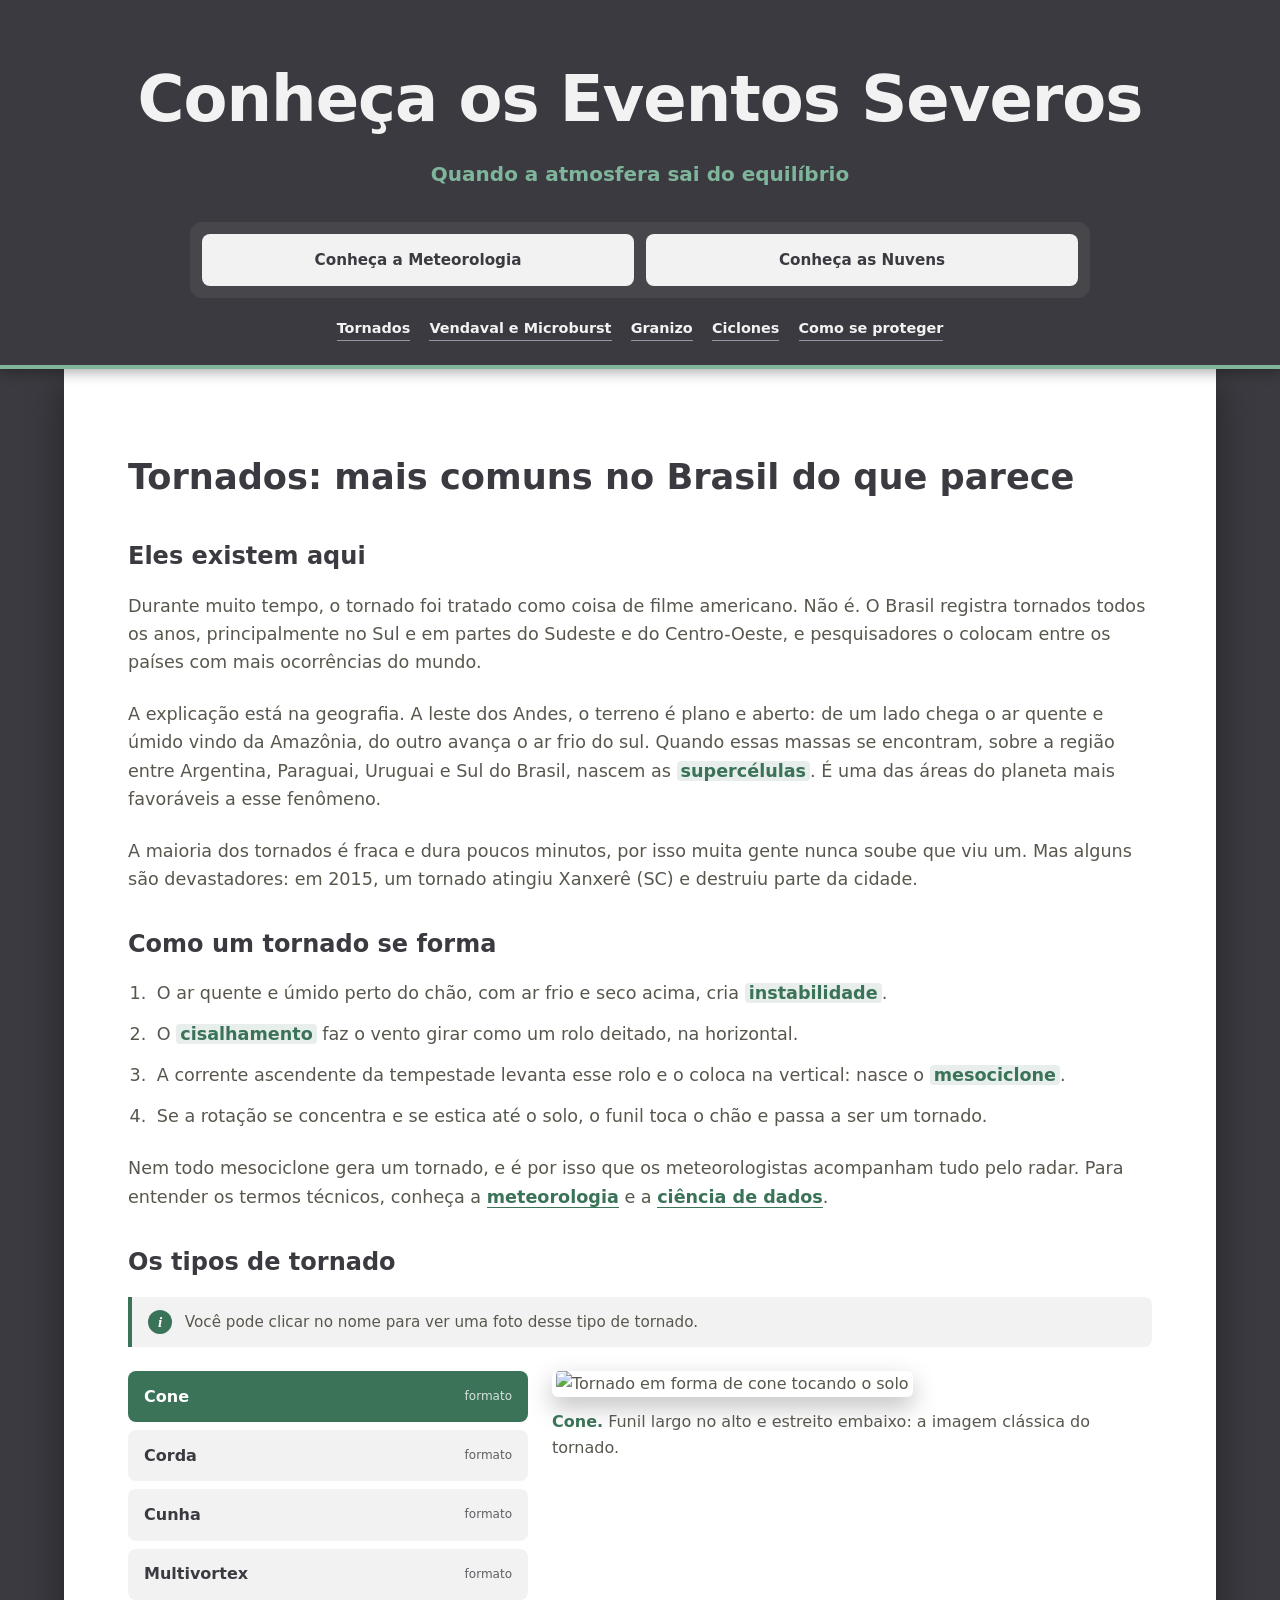
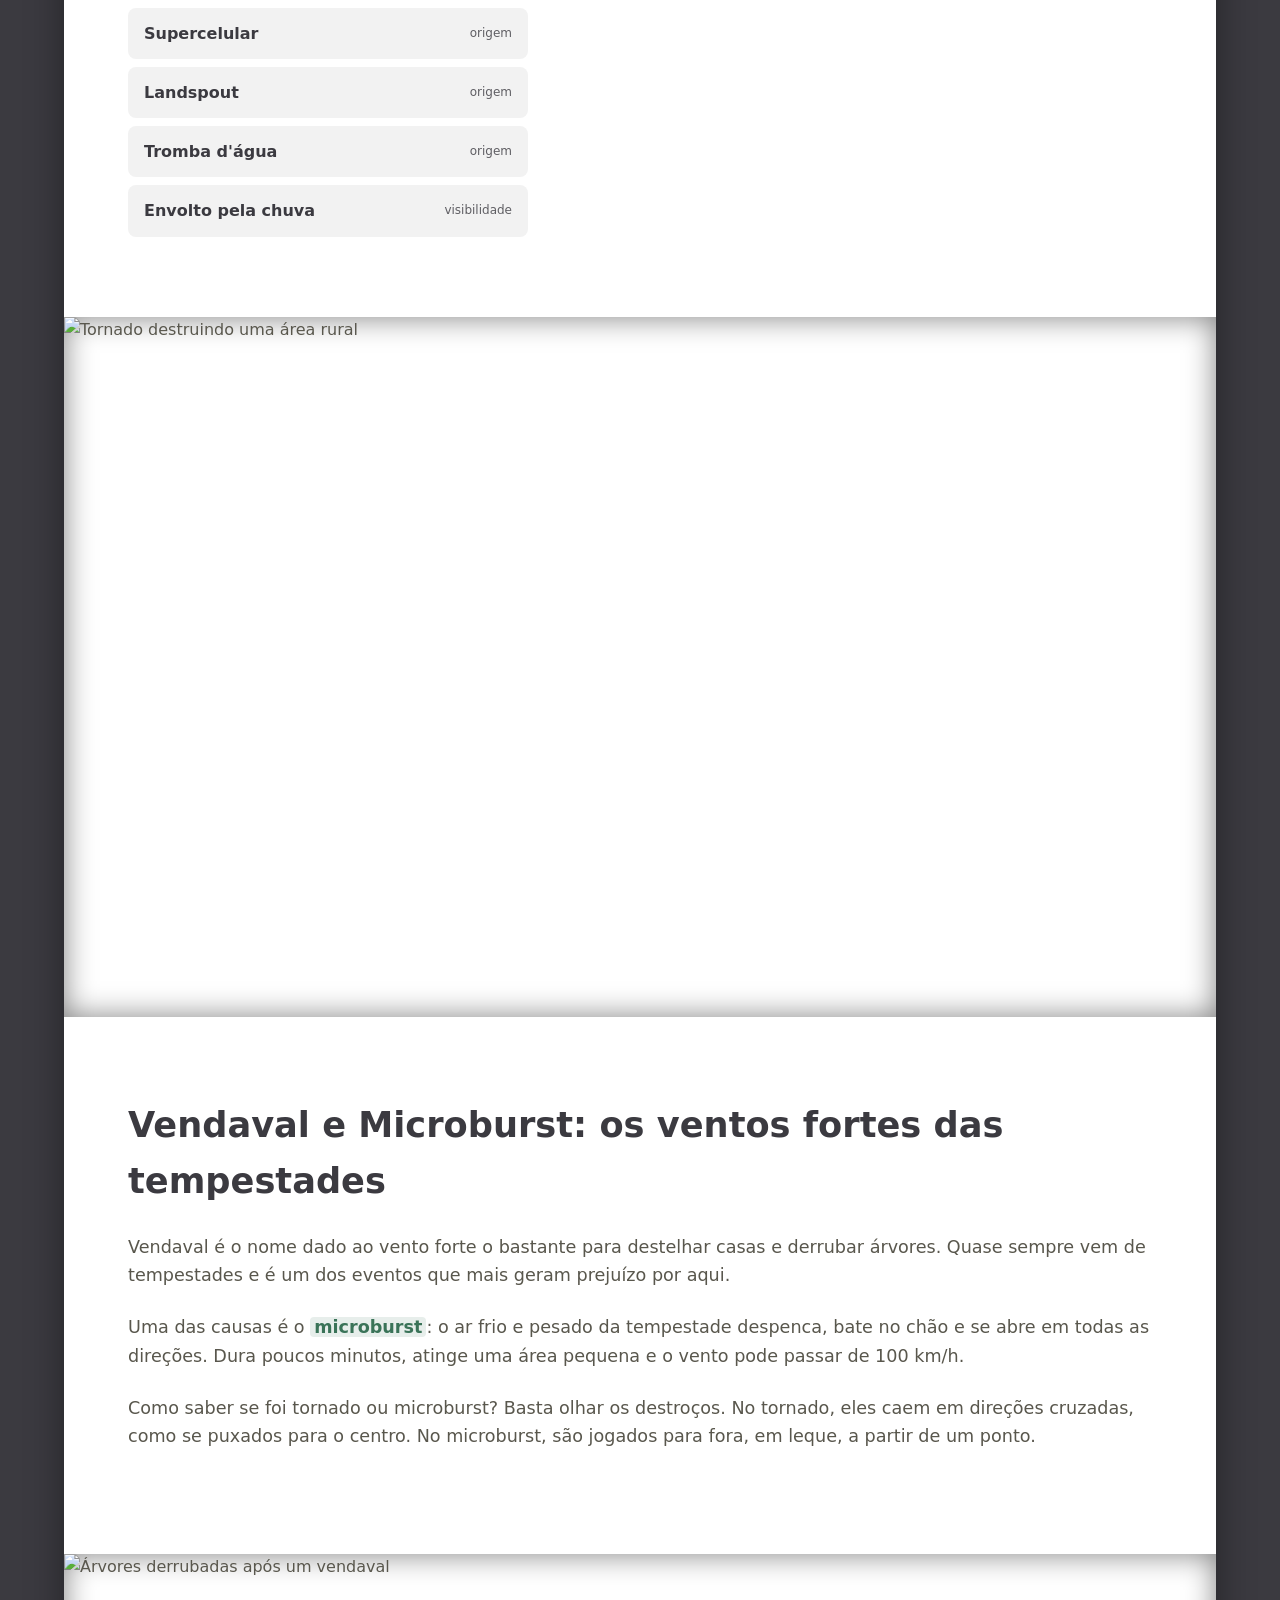
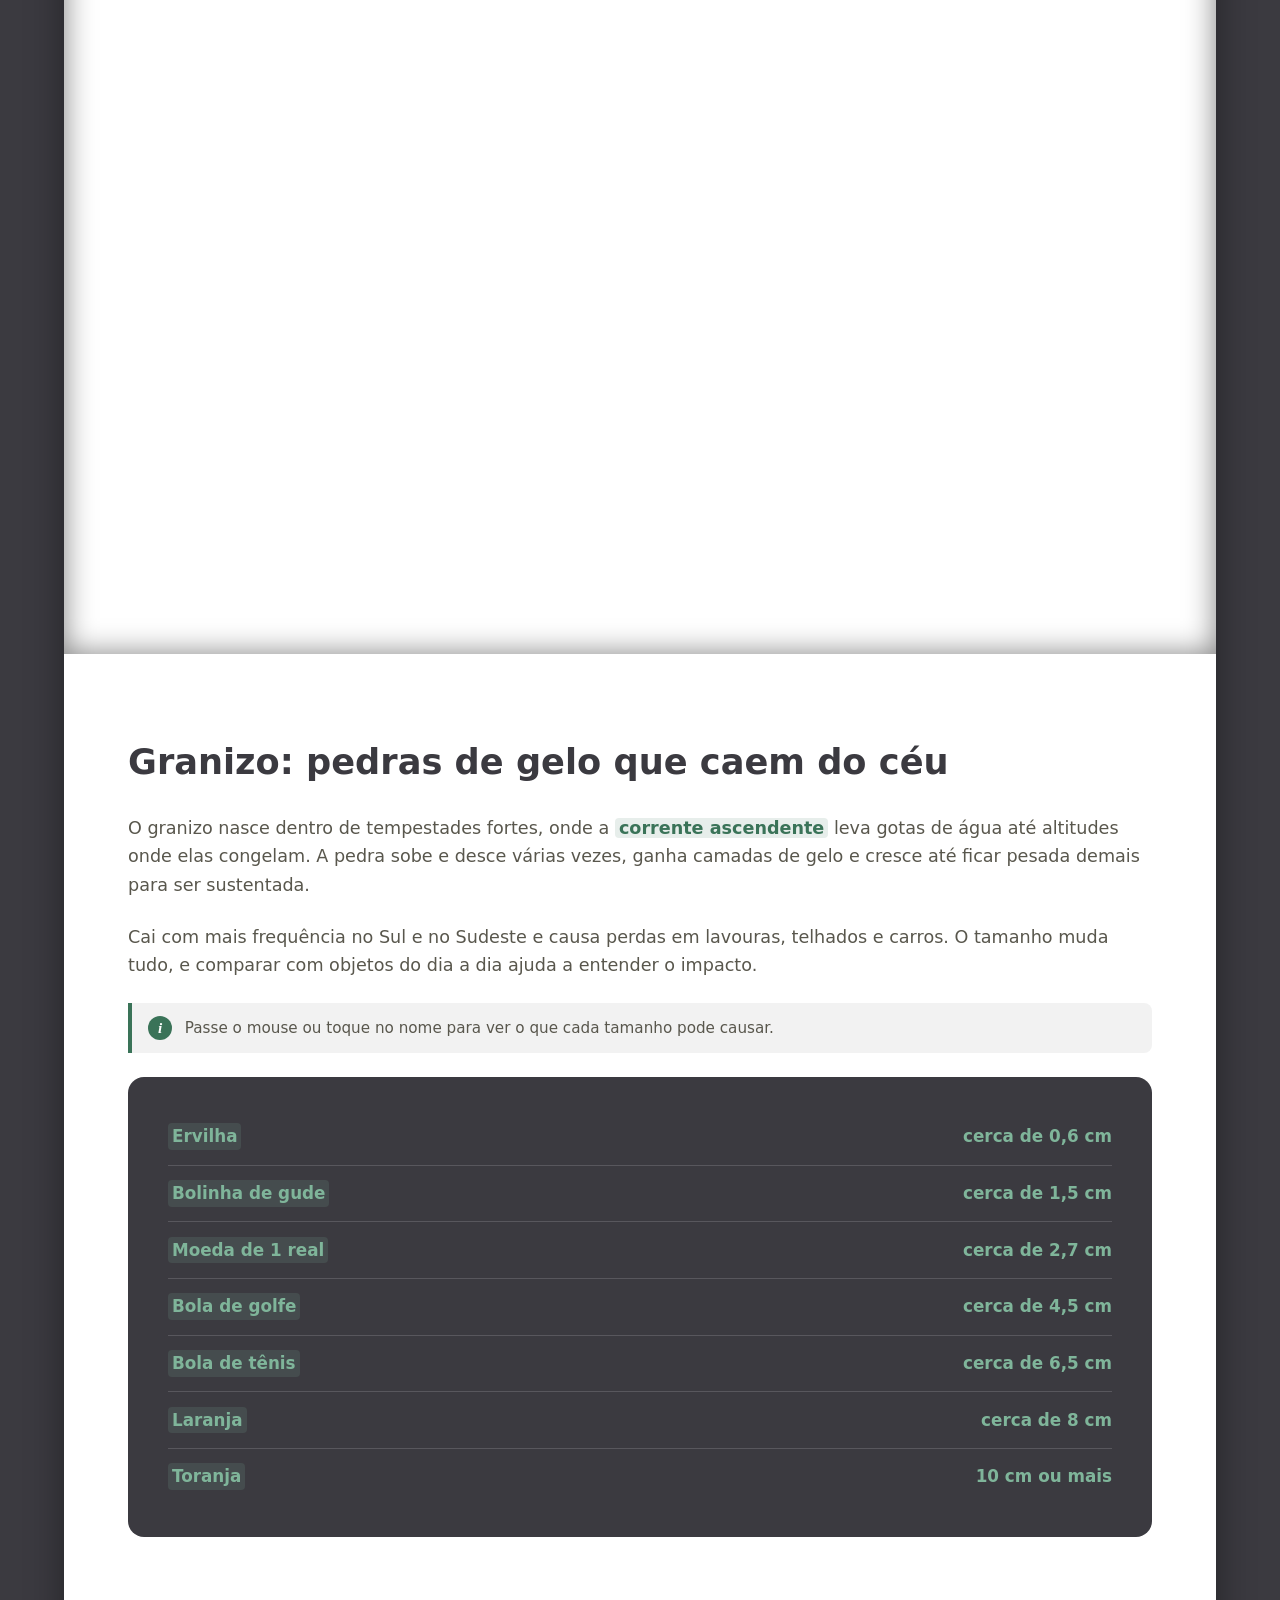
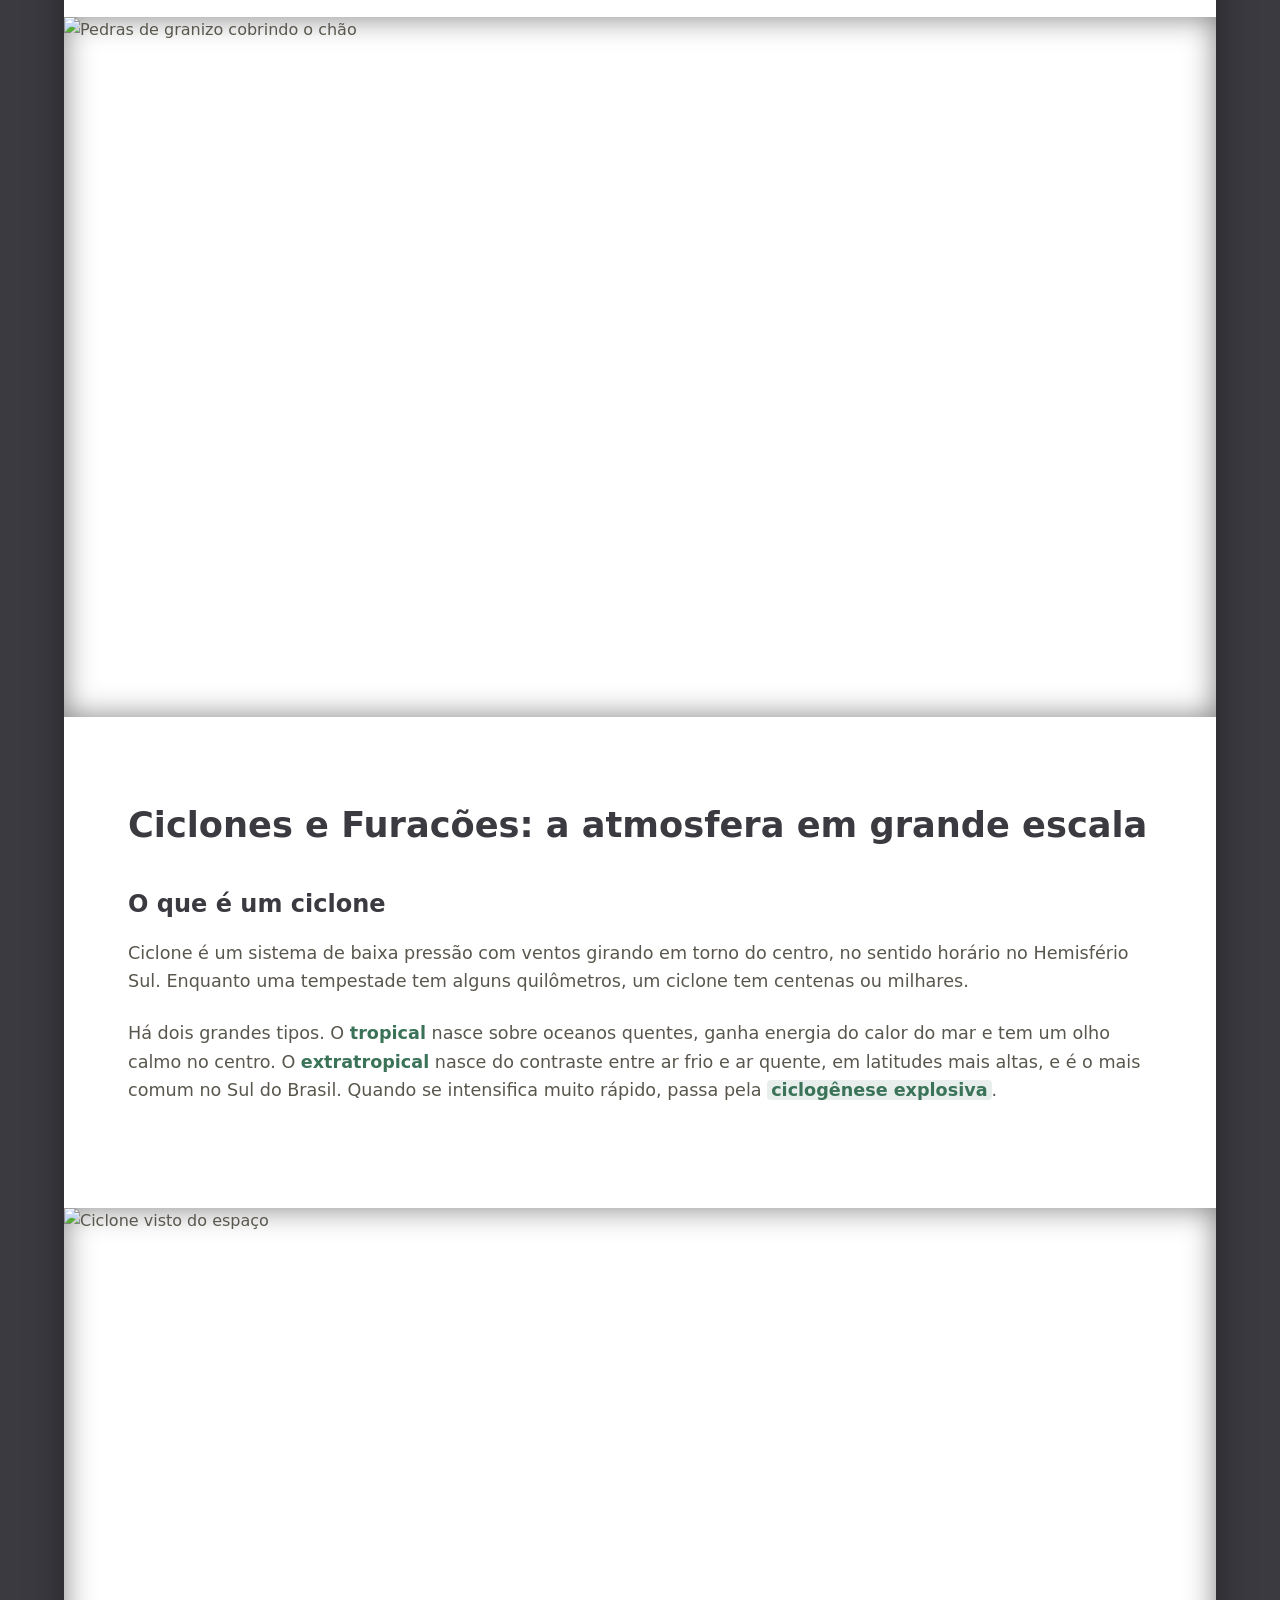
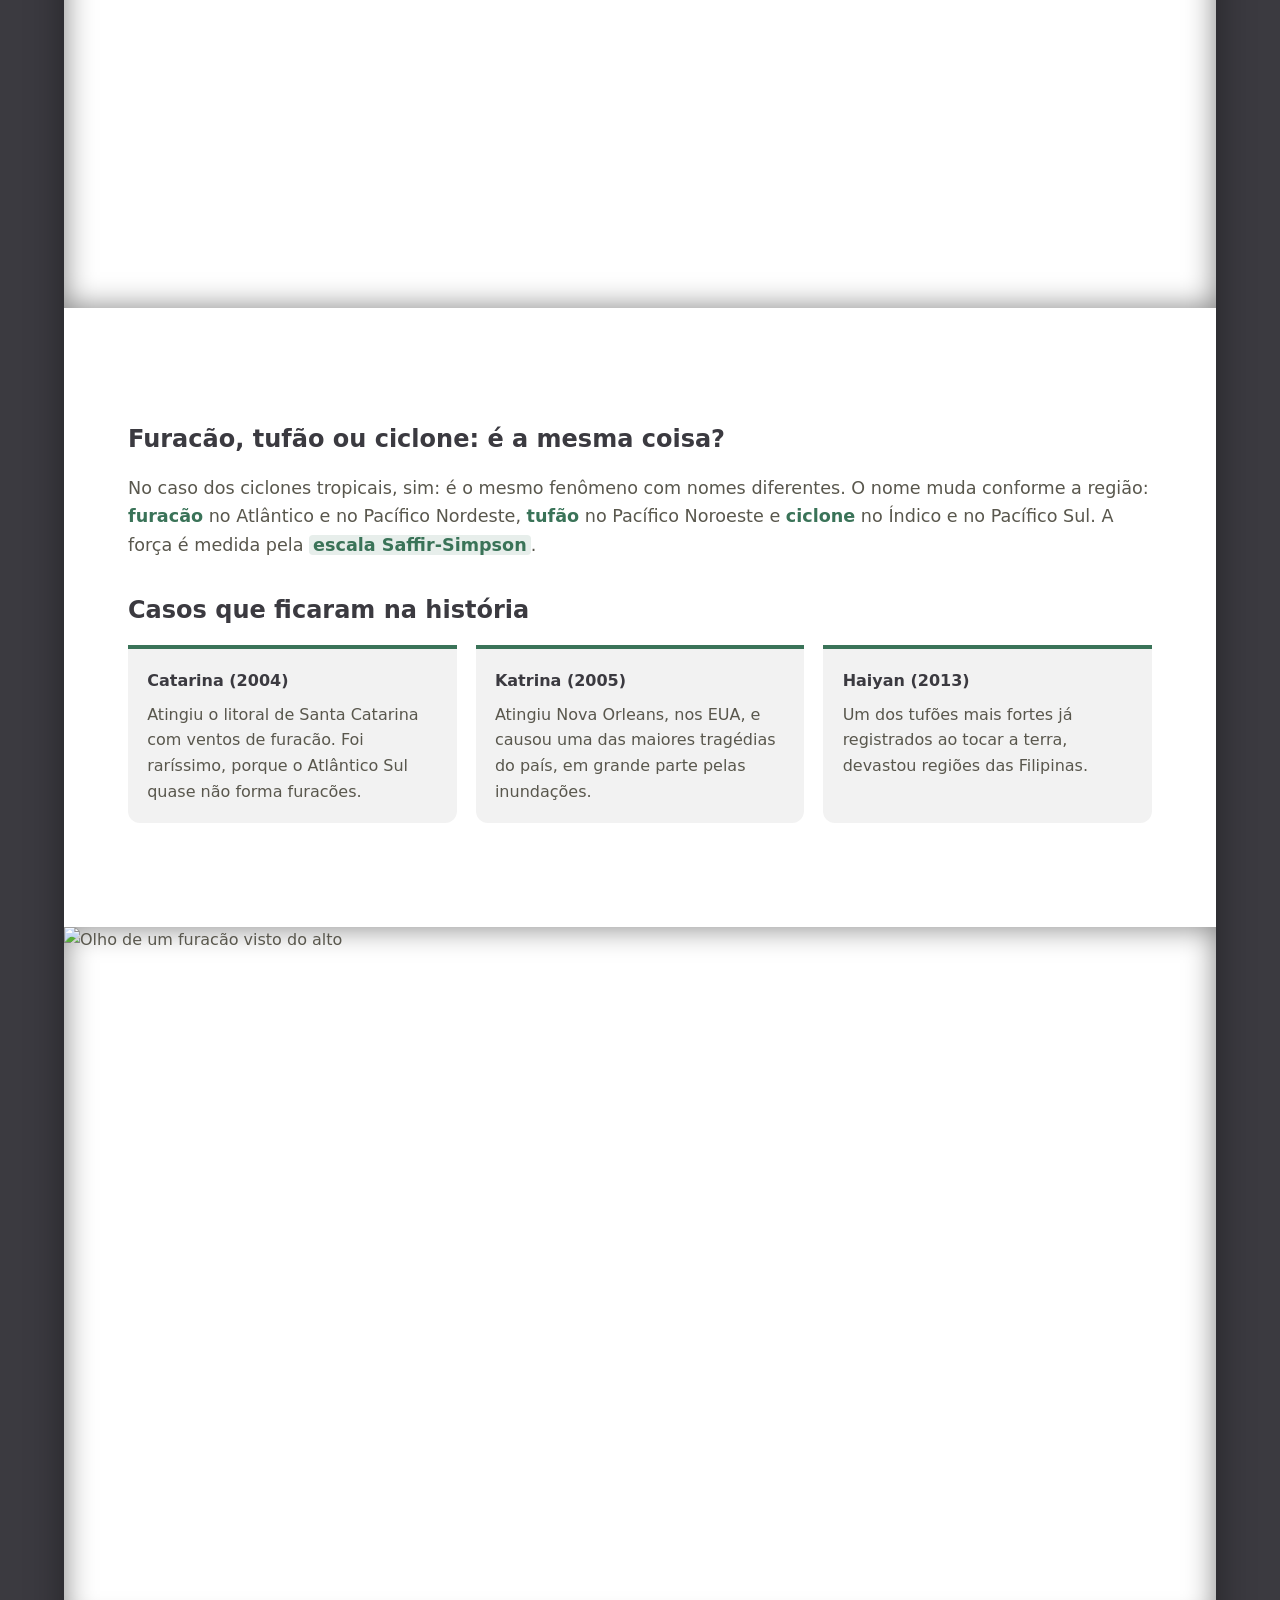
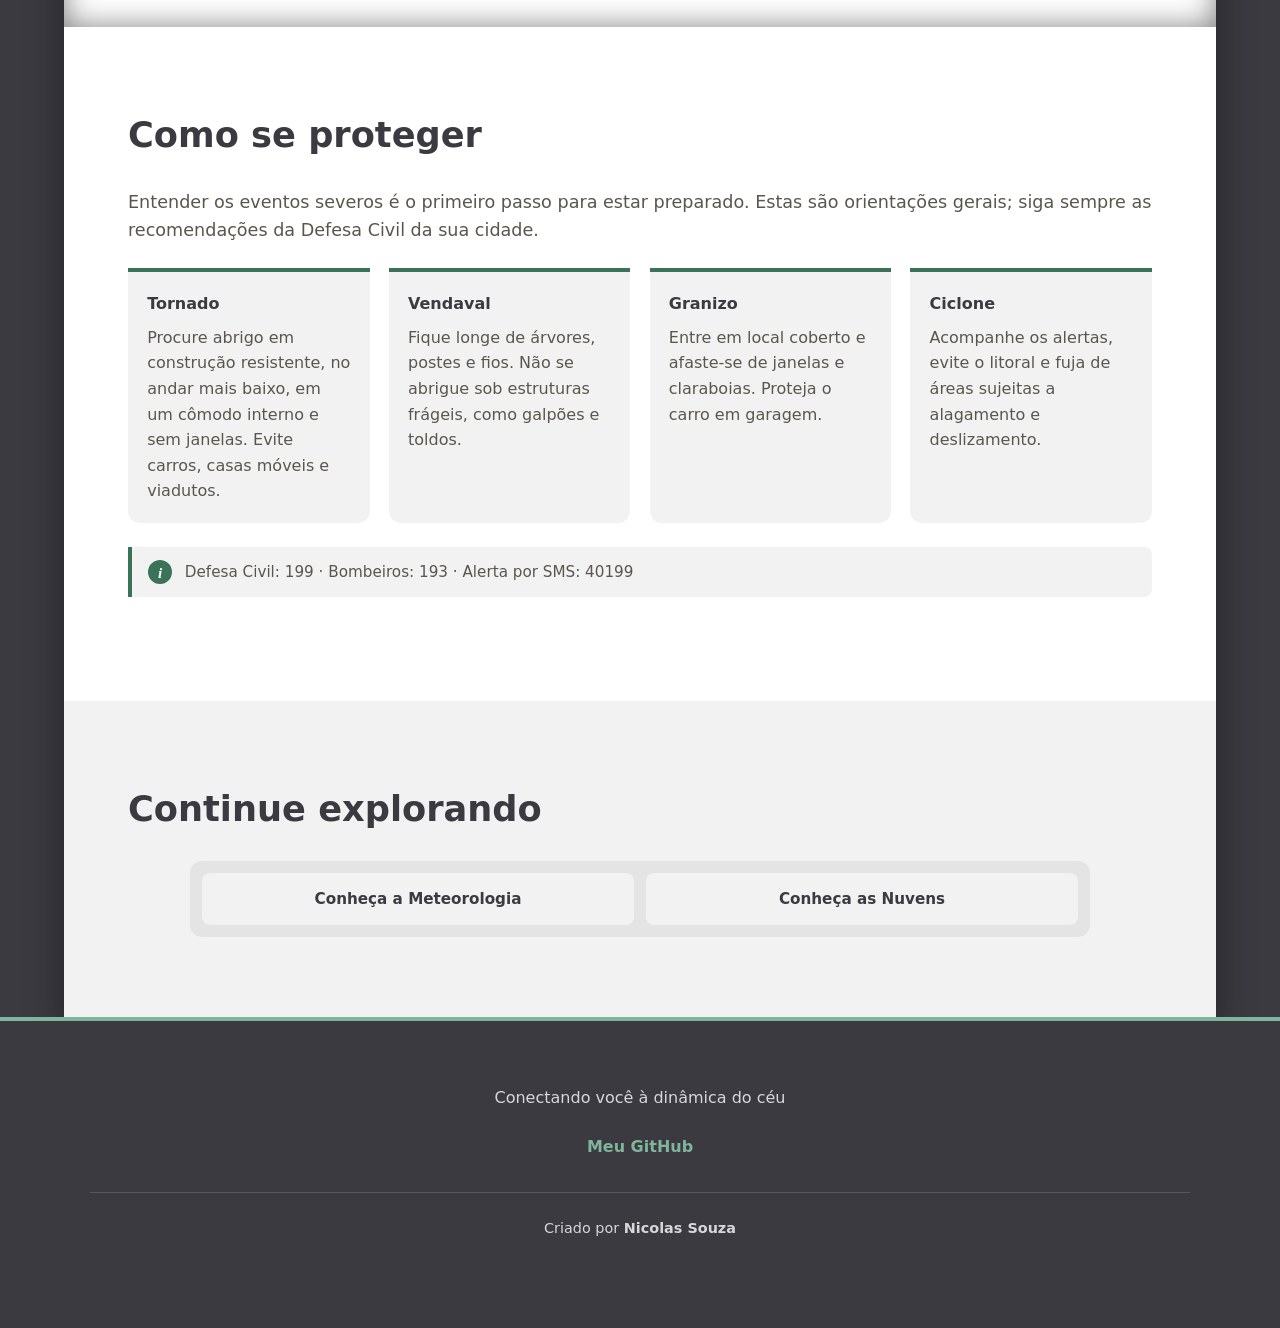
==== site2/index.html @ 48761e0d "criacao site2" ====
<!DOCTYPE html>
<html lang="pt-BR">
<head>
  <meta charset="UTF-8">
  <meta name="viewport" content="width=device-width, initial-scale=1.0">
  <title>Conheça os Eventos Severos | Projeto Weather</title>
  <meta name="description" content="Tornados, vendavais, granizo e ciclones: entenda como nascem os eventos severos e por que eles também acontecem no Brasil.">
  <link rel="stylesheet" href="style/style.css">
  <link rel="icon" href="favicon/favicon.ico" sizes="any">
  <link rel="icon" type="image/svg+xml" href="favicon/favicon.svg">
  <link rel="icon" type="image/png" sizes="96x96" href="favicon/favicon-96x96.png">
  <link rel="apple-touch-icon" sizes="180x180" href="favicon/apple-touch-icon.png">
  <link rel="manifest" href="favicon/site.webmanifest">
</head>
<body>

  <!-- HEADER -->
  <header class="site-header">
    <div class="header-content">
      <h1>Conheça os Eventos Severos</h1>
      <p class="header-subtitle">Quando a atmosfera sai do equilíbrio</p>
    </div>
    <nav class="header-nav">
      <a href="../site1/index.html" class="nav-btn">Conheça a Meteorologia</a>
      <a href="../site3/index.html" class="nav-btn">Conheça as Nuvens</a>
    </nav>
    <!-- Índice: links para cada seção -->
    <nav class="toc" aria-label="Índice da página">
      <a href="#tornados">Tornados</a>
      <a href="#vendaval">Vendaval e Microburst</a>
      <a href="#granizo">Granizo</a>
      <a href="#ciclones">Ciclones</a>
      <a href="#protecao">Como se proteger</a>
    </nav>
  </header>

  <div class="page-wrapper">
    <main class="main-content">

      <!-- DIV 1: TORNADOS -->
      <section class="content-section" id="tornados">
        <h2>Tornados: mais comuns no Brasil do que parece</h2>

        <h3>Eles existem aqui</h3>
        <p>Durante muito tempo, o tornado foi tratado como coisa de filme americano. Não é. O Brasil registra tornados todos os anos, principalmente no Sul e em partes do Sudeste e do Centro-Oeste, e pesquisadores o colocam entre os países com mais ocorrências do mundo. <!-- CONFERIR: posição do Brasil no ranking e fonte --></p>
        <p>A explicação está na geografia. A leste dos Andes, o terreno é plano e aberto: de um lado chega o ar quente e úmido vindo da Amazônia, do outro avança o ar frio do sul. Quando essas massas se encontram, sobre a região entre Argentina, Paraguai, Uruguai e Sul do Brasil, nascem as <span class="tip" tabindex="0" data-tooltip="Tempestade com uma corrente de ar ascendente em rotação. É o tipo de tempestade que gera os tornados mais fortes.">supercélulas</span>. É uma das áreas do planeta mais favoráveis a esse fenômeno.</p>
        <p>A maioria dos tornados é fraca e dura poucos minutos, por isso muita gente nunca soube que viu um. Mas alguns são devastadores: em 2015, um tornado atingiu Xanxerê (SC) e destruiu parte da cidade. <!-- CONFERIR: data, intensidade e número de vítimas --></p>

        <h3>Como um tornado se forma</h3>
        <ol class="steps">
          <li>O ar quente e úmido perto do chão, com ar frio e seco acima, cria <span class="tip" tabindex="0" data-tooltip="Situação em que o ar aquecido sobe com facilidade, alimentando tempestades fortes.">instabilidade</span>.</li>
          <li>O <span class="tip" tabindex="0" data-tooltip="Mudança do vento em velocidade e direção conforme a altura.">cisalhamento</span> faz o vento girar como um rolo deitado, na horizontal.</li>
          <li>A corrente ascendente da tempestade levanta esse rolo e o coloca na vertical: nasce o <span class="tip" tabindex="0" data-tooltip="Coluna de ar em rotação dentro da tempestade, com alguns quilômetros de largura.">mesociclone</span>.</li>
          <li>Se a rotação se concentra e se estica até o solo, o funil toca o chão e passa a ser um tornado.</li>
        </ol>
        <p>Nem todo mesociclone gera um tornado, e é por isso que os meteorologistas acompanham tudo pelo radar. Para entender os termos técnicos, conheça a <a href="../site1/index.html" class="inline-link">meteorologia</a> e a <a href="../site1/index.html#termos-tecnicos" class="inline-link">ciência de dados</a>.</p>

        <h3>Os tipos de tornado</h3>
        <p class="info">Você pode clicar no nome para ver uma foto desse tipo de tornado.</p>

        <div class="gallery">
          <input type="radio" name="tornado" id="t1" checked>
          <input type="radio" name="tornado" id="t2">
          <input type="radio" name="tornado" id="t3">
          <input type="radio" name="tornado" id="t4">
          <input type="radio" name="tornado" id="t5">
          <input type="radio" name="tornado" id="t6">
          <input type="radio" name="tornado" id="t7">
          <input type="radio" name="tornado" id="t8">

          <div class="g-list">
            <label for="t1">Cone <small>formato</small></label>
            <label for="t2">Corda <small>formato</small></label>
            <label for="t3">Cunha <small>formato</small></label>
            <label for="t4">Multivortex <small>formato</small></label>
            <label for="t5">Supercelular <small>origem</small></label>
            <label for="t6">Landspout <small>origem</small></label>
            <label for="t7">Tromba d'água <small>origem</small></label>
            <label for="t8">Envolto pela chuva <small>visibilidade</small></label>
          </div>

          <div class="g-view">
            <figure class="p1"><img src="imagem/tornado-cone.jpg" alt="Tornado em forma de cone tocando o solo"><figcaption><strong>Cone.</strong> Funil largo no alto e estreito embaixo: a imagem clássica do tornado.</figcaption></figure>
            <figure class="p2"><img src="imagem/tornado-corda.jpg" alt="Tornado fino e sinuoso, em forma de corda" loading="lazy"><figcaption><strong>Corda.</strong> Fino e sinuoso, costuma aparecer na fase final, quando o tornado se enfraquece.</figcaption></figure>
            <figure class="p3"><img src="imagem/tornado-cunha.jpg" alt="Tornado largo em forma de cunha" loading="lazy"><figcaption><strong>Cunha.</strong> Mais largo do que alto, parece uma parede escura. Costuma estar ligado a tornados intensos.</figcaption></figure>
            <figure class="p4"><img src="imagem/tornado-multivortex.jpg" alt="Tornado com vários vórtices menores girando" loading="lazy"><figcaption><strong>Multivortex.</strong> Vários vórtices menores giram em torno de um centro comum.</figcaption></figure>
            <figure class="p5"><img src="imagem/tornado-supercelular.jpg" alt="Tornado saindo de uma supercélula" loading="lazy"><figcaption><strong>Supercelular.</strong> Nasce do mesociclone de uma supercélula e dá origem aos tornados mais fortes.</figcaption></figure>
            <figure class="p6"><img src="imagem/tornado-landspout.jpg" alt="Landspout sob uma nuvem em crescimento" loading="lazy"><figcaption><strong>Landspout.</strong> Forma-se sem mesociclone, sob nuvens em crescimento. Costuma ser fraco e de curta duração.</figcaption></figure>
            <figure class="p7"><img src="imagem/tornado-trombadagua.jpg" alt="Tromba d'água sobre o mar" loading="lazy"><figcaption><strong>Tromba d'água.</strong> Um tornado sobre a água. Algumas são fracas, outras nascem de tempestades severas.</figcaption></figure>
            <figure class="p8"><img src="imagem/tornado-chuva.jpg" alt="Tornado escondido por uma cortina de chuva" loading="lazy"><figcaption><strong>Envolto pela chuva.</strong> A chuva esconde o funil. É um dos mais perigosos, porque não se vê chegando.</figcaption></figure>
          </div>
        </div>
      </section>

      <div class="divider">
        <picture>
          <source media="(max-width: 768px)" srcset="imagem/divisao1-small.jpg">
          <img src="imagem/divisao1.jpg" alt="Tornado destruindo uma área rural">
        </picture>
      </div>

      <!-- DIV 2: VENDAVAL + MICROBURST -->
      <section class="content-section" id="vendaval">
        <h2>Vendaval e Microburst: os ventos fortes das tempestades</h2>
        <p>Vendaval é o nome dado ao vento forte o bastante para destelhar casas e derrubar árvores. Quase sempre vem de tempestades e é um dos eventos que mais geram prejuízo por aqui. <!-- CONFERIR: dado sobre frequência/prejuízos no Brasil --></p>
        <p>Uma das causas é o <span class="tip" tabindex="0" data-tooltip="Em inglês, microburst. É uma rajada de ar frio que desce da tempestade, atinge o solo e se espalha para os lados.">microburst</span>: o ar frio e pesado da tempestade despenca, bate no chão e se abre em todas as direções. Dura poucos minutos, atinge uma área pequena e o vento pode passar de 100 km/h.</p>
        <p>Como saber se foi tornado ou microburst? Basta olhar os destroços. No tornado, eles caem em direções cruzadas, como se puxados para o centro. No microburst, são jogados para fora, em leque, a partir de um ponto.</p>
      </section>

      <div class="divider">
        <picture>
          <source media="(max-width: 768px)" srcset="imagem/divisao2-small.jpg">
          <img src="imagem/divisao2.jpg" alt="Árvores derrubadas após um vendaval">
        </picture>
      </div>

      <!-- DIV 3: GRANIZO -->
      <section class="content-section" id="granizo">
        <h2>Granizo: pedras de gelo que caem do céu</h2>
        <p>O granizo nasce dentro de tempestades fortes, onde a <span class="tip" tabindex="0" data-tooltip="Corrente de ar que sobe dentro da tempestade. Quanto mais forte, maior a pedra de gelo que ela consegue sustentar.">corrente ascendente</span> leva gotas de água até altitudes onde elas congelam. A pedra sobe e desce várias vezes, ganha camadas de gelo e cresce até ficar pesada demais para ser sustentada.</p>
        <p>Cai com mais frequência no Sul e no Sudeste e causa perdas em lavouras, telhados e carros. O tamanho muda tudo, e comparar com objetos do dia a dia ajuda a entender o impacto. <!-- CONFERIR: regiões e dados de prejuízo --></p>
        <p class="info">Passe o mouse ou toque no nome para ver o que cada tamanho pode causar.</p>

        <div class="dark-box">
          <ul class="hail">
            <li><span class="tip tip-dark" tabindex="0" data-tooltip="Granizo fraco. Costuma assustar pelo barulho, mas raramente causa dano.">Ervilha</span><b>cerca de 0,6 cm</b></li>
            <li><span class="tip tip-dark" tabindex="0" data-tooltip="Já machuca a pele e pode danificar plantas mais frágeis.">Bolinha de gude</span><b>cerca de 1,5 cm</b></li>
            <li><span class="tip tip-dark" tabindex="0" data-tooltip="A partir de cerca de 2,5 cm o granizo costuma ser considerado severo. Pode quebrar telhas fracas e amassar carros.">Moeda de 1 real</span><b>cerca de 2,7 cm</b></li>
            <li><span class="tip tip-dark" tabindex="0" data-tooltip="Quebra vidros e telhas e danifica carros e lavouras.">Bola de golfe</span><b>cerca de 4,5 cm</b></li>
            <li><span class="tip tip-dark" tabindex="0" data-tooltip="Danos graves em telhados e veículos e risco real de ferimentos em pessoas e animais.">Bola de tênis</span><b>cerca de 6,5 cm</b></li>
            <li><span class="tip tip-dark" tabindex="0" data-tooltip="Granizo raro e muito perigoso, capaz de causar ferimentos graves.">Laranja</span><b>cerca de 8 cm</b></li>
            <li><span class="tip tip-dark" tabindex="0" data-tooltip="Granizo gigante, muito raro, capaz de causar ferimentos graves e danos estruturais.">Toranja</span><b>10 cm ou mais</b></li>
          </ul>
        </div>
        <!-- CONFERIR: medidas numa escala oficial (NWS ou TORRO) e a classificação de granizo severo -->
      </section>

      <div class="divider">
        <picture>
          <source media="(max-width: 768px)" srcset="imagem/divisao3-small.jpg">
          <img src="imagem/divisao3.jpg" alt="Pedras de granizo cobrindo o chão">
        </picture>
      </div>

      <!-- DIV 4: CICLONES -->
      <section class="content-section" id="ciclones">
        <h2>Ciclones e Furacões: a atmosfera em grande escala</h2>
        <h3>O que é um ciclone</h3>
        <p>Ciclone é um sistema de baixa pressão com ventos girando em torno do centro, no sentido horário no Hemisfério Sul. Enquanto uma tempestade tem alguns quilômetros, um ciclone tem centenas ou milhares.</p>
        <p>Há dois grandes tipos. O <strong>tropical</strong> nasce sobre oceanos quentes, ganha energia do calor do mar e tem um olho calmo no centro. O <strong>extratropical</strong> nasce do contraste entre ar frio e ar quente, em latitudes mais altas, e é o mais comum no Sul do Brasil. Quando se intensifica muito rápido, passa pela <span class="tip" tabindex="0" data-tooltip="Queda muito rápida da pressão no centro do ciclone, que faz os ventos aumentarem de força em pouco tempo. Também é chamada de ciclone bomba.">ciclogênese explosiva</span>.</p>
      </section>

      <div class="divider">
        <picture>
          <source media="(max-width: 768px)" srcset="imagem/divisao4-small.jpg">
          <img src="imagem/divisao4.jpg" alt="Ciclone visto do espaço">
        </picture>
      </div>

      <section class="content-section">
        <h3>Furacão, tufão ou ciclone: é a mesma coisa?</h3>
        <p>No caso dos ciclones tropicais, sim: é o mesmo fenômeno com nomes diferentes. O nome muda conforme a região: <strong>furacão</strong> no Atlântico e no Pacífico Nordeste, <strong>tufão</strong> no Pacífico Noroeste e <strong>ciclone</strong> no Índico e no Pacífico Sul. A força é medida pela <span class="tip" tabindex="0" data-tooltip="Classificação de 1 a 5 baseada na velocidade do vento. Quanto maior a categoria, maior o potencial de destruição.">escala Saffir-Simpson</span>.</p>
        <h3>Casos que ficaram na história</h3>
        <div class="cards">
          <div class="card"><h4>Catarina (2004)</h4><p>Atingiu o litoral de Santa Catarina com ventos de furacão. Foi raríssimo, porque o Atlântico Sul quase não forma furacões. <!-- CONFERIR: data e intensidade --></p></div>
          <div class="card"><h4>Katrina (2005)</h4><p>Atingiu Nova Orleans, nos EUA, e causou uma das maiores tragédias do país, em grande parte pelas inundações. <!-- CONFERIR --></p></div>
          <div class="card"><h4>Haiyan (2013)</h4><p>Um dos tufões mais fortes já registrados ao tocar a terra, devastou regiões das Filipinas. <!-- CONFERIR --></p></div>
        </div>
      </section>

      <div class="divider">
        <picture>
          <source media="(max-width: 768px)" srcset="imagem/divisao5-small.jpg">
          <img src="imagem/divisao5.jpg" alt="Olho de um furacão visto do alto">
        </picture>
      </div>

      <!-- DIV 5: COMO SE PROTEGER -->
      <section class="content-section" id="protecao">
        <h2>Como se proteger</h2>
        <p>Entender os eventos severos é o primeiro passo para estar preparado. Estas são orientações gerais; siga sempre as recomendações da Defesa Civil da sua cidade. <!-- CONFERIR: todas as orientações com a Defesa Civil e o INMET --></p>
        <div class="cards">
          <div class="card"><h4>Tornado</h4><p>Procure abrigo em construção resistente, no andar mais baixo, em um cômodo interno e sem janelas. Evite carros, casas móveis e viadutos.</p></div>
          <div class="card"><h4>Vendaval</h4><p>Fique longe de árvores, postes e fios. Não se abrigue sob estruturas frágeis, como galpões e toldos.</p></div>
          <div class="card"><h4>Granizo</h4><p>Entre em local coberto e afaste-se de janelas e claraboias. Proteja o carro em garagem.</p></div>
          <div class="card"><h4>Ciclone</h4><p>Acompanhe os alertas, evite o litoral e fuja de áreas sujeitas a alagamento e deslizamento.</p></div>
        </div>
        <p class="info">Defesa Civil: 199 · Bombeiros: 193 · Alerta por SMS: 40199 <!-- CONFERIR os números --></p>
      </section>

      <section class="content-section more-sites">
        <h2>Continue explorando</h2>
        <div class="header-nav">
          <a href="../site1/index.html" class="nav-btn">Conheça a Meteorologia</a>
          <a href="../site3/index.html" class="nav-btn">Conheça as Nuvens</a>
        </div>
      </section>

    </main>
  </div>

  <footer class="site-footer">
    <div class="footer-content">
      <p>Conectando você à dinâmica do céu</p>
      <div class="footer-links">
        <a href="https://github.com/nicolasdesouza01" target="_blank" rel="noopener">Meu GitHub</a>
      </div>
      <div class="credits-box">
        <p>Criado por <strong>Nicolas Souza</strong></p>
      </div>
    </div>
  </footer>

</body>
</html>
---- site2/style/style.css ----
/* ==========================================================
   VARIÁVEIS (Paleta: céu de tempestade)
   ========================================================== */
* { margin: 0; padding: 0; box-sizing: border-box; }
html { scroll-behavior: smooth; }

:root {
  --c-bg: #F2F2F2;           /* fundo claro / cartões */
  --c-muted: #8C8281;        /* detalhes e legendas */
  --c-text: #59574D;         /* texto corrido */
  --c-line: #9498A6;         /* bordas e linhas */
  --c-ink: #3B3A40;          /* header, footer, títulos */
  --c-accent: #3A7358;       /* verde-tempestade (sobre fundo claro) */
  --c-accent-light: #7FB59A; /* verde-tempestade (sobre fundo escuro) */
  --c-white: #FFFFFF;
}

body {
  font-family: system-ui, -apple-system, 'Segoe UI', Roboto, Ubuntu, sans-serif;
  background-color: var(--c-ink);
  color: var(--c-text);
  line-height: 1.6;
  overflow-x: hidden;
}

/* ==========================================================
   HEADER, NAVEGAÇÃO E ÍNDICE
   ========================================================== */
.site-header {
  background-color: var(--c-ink);
  color: var(--c-bg);
  padding: 3rem 2rem 1.5rem;
  text-align: center;
  border-bottom: 4px solid var(--c-accent-light);
  box-shadow: 0 4px 12px rgba(0, 0, 0, 0.3);
  position: relative;
  z-index: 10;
}
.header-content { max-width: 1100px; margin: 0 auto; }
.site-header h1 {
  font-size: clamp(2.2rem, 5vw, 4rem);
  font-weight: 800;
  margin-bottom: 0.5rem;
  letter-spacing: -1px;
}
.header-subtitle {
  font-size: clamp(1rem, 2vw, 1.25rem);
  font-weight: 600;
  color: var(--c-accent-light);
  margin-bottom: 2rem;
}
.header-nav {
  display: flex;
  gap: 0.75rem;
  background-color: rgba(255, 255, 255, 0.06);
  padding: 0.75rem;
  border-radius: 12px;
  max-width: 900px;
  margin: 0 auto;
}
.nav-btn {
  flex: 1;
  display: flex;
  align-items: center;
  justify-content: center;
  text-align: center;
  background-color: var(--c-bg);
  color: var(--c-ink);
  padding: 0.85rem 1rem;
  border-radius: 8px;
  text-decoration: none;
  font-weight: 700;
  font-size: 0.95rem;
  transition: all 0.3s ease;
}
.nav-btn:hover {
  background-color: var(--c-accent-light);
  transform: translateY(-2px);
}
.toc {
  display: flex;
  flex-wrap: wrap;
  justify-content: center;
  gap: 0.5rem 1.2rem;
  margin-top: 1.2rem;
}
.toc a {
  color: var(--c-bg);
  font-size: 0.9rem;
  font-weight: 600;
  text-decoration: none;
  border-bottom: 1px solid var(--c-line);
}
.toc a:hover { color: var(--c-accent-light); border-bottom-color: var(--c-accent-light); }

/* ==========================================================
   FUNDO LATERAL E CONTEÚDO PRINCIPAL
   ========================================================== */
.page-wrapper {
  position: relative;
  background-color: var(--c-ink);
  background-image: url('../imagem/fundo-lateral.jpg');
  background-repeat: no-repeat;
  background-attachment: fixed;
  background-size: cover;
  background-position: center;
  z-index: 1;
}
.main-content {
  position: relative;
  width: 90%;
  max-width: 1300px;
  margin: 0 auto;
  background-color: var(--c-white);
  box-shadow: 0 15px 35px rgba(0, 0, 0, 0.4);
  z-index: 2;
}
.content-section { padding: 5rem 4rem; background-color: var(--c-white); }
.content-section h2 { font-size: 2.2rem; color: var(--c-ink); margin-bottom: 1.5rem; font-weight: 700; }
.content-section h3 { font-size: 1.5rem; color: var(--c-ink); margin: 2rem 0 1rem; }
.content-section h4 { color: var(--c-ink); margin-bottom: 0.5rem; }
.content-section p { font-size: 1.1rem; margin-bottom: 1.5rem; }
.content-section strong { color: var(--c-accent); }
.inline-link {
  color: var(--c-accent);
  font-weight: 700;
  text-decoration: none;
  border-bottom: 1px solid var(--c-accent);
}
.inline-link:hover { color: var(--c-ink); border-bottom-color: var(--c-ink); }

/* Aviso "(i)" */
.info {
  display: flex;
  align-items: center;
  gap: 0.8rem;
  background-color: var(--c-bg);
  border-left: 4px solid var(--c-accent);
  padding: 0.8rem 1rem;
  border-radius: 0 8px 8px 0;
  font-size: 0.95rem !important;
}
.info::before {
  content: "i";
  flex: 0 0 auto;
  display: flex;
  align-items: center;
  justify-content: center;
  width: 1.5rem;
  height: 1.5rem;
  border-radius: 50%;
  background-color: var(--c-accent);
  color: var(--c-white);
  font-family: Georgia, 'Times New Roman', serif;
  font-weight: 700;
  font-style: italic;
  line-height: 1;
}

/* Passos numerados */
.steps { margin: 0 0 1.5rem 1.5rem; font-size: 1.1rem; }
.steps li { margin-bottom: 0.8rem; padding-left: 0.3rem; }

/* ==========================================================
   IMAGENS DIVISÓRIAS (responsivas com <picture>)
   ========================================================== */
.divider {
  position: relative;
  height: 700px;
  overflow: hidden;
  box-shadow: inset 0 0 30px rgba(0, 0, 0, 0.5);
}
.divider picture, .divider img {
  position: absolute;
  top: 0; left: 0;
  width: 100%; height: 100%;
  object-fit: cover;
}

/* ==========================================================
   GALERIA INTERATIVA (só CSS: radio + label)
   ========================================================== */
.gallery {
  display: grid;
  grid-template-columns: 1fr 1.5fr;
  gap: 1.5rem;
  align-items: start;
  margin-top: 1rem;
}
.gallery input { position: absolute; opacity: 0; pointer-events: none; }

.g-list { display: flex; flex-direction: column; gap: 0.5rem; }
.g-list label {
  display: flex;
  justify-content: space-between;
  align-items: center;
  background-color: var(--c-bg);
  color: var(--c-ink);
  padding: 0.8rem 1rem;
  border-radius: 8px;
  font-weight: 700;
  cursor: pointer;
  transition: background-color 0.2s, color 0.2s;
}
.g-list label:hover { background-color: var(--c-line); }
.g-list small { font-weight: 400; font-size: 0.75rem; opacity: 0.8; }

/* Item ativo */
#t1:checked ~ .g-list [for="t1"], #t2:checked ~ .g-list [for="t2"],
#t3:checked ~ .g-list [for="t3"], #t4:checked ~ .g-list [for="t4"],
#t5:checked ~ .g-list [for="t5"], #t6:checked ~ .g-list [for="t6"],
#t7:checked ~ .g-list [for="t7"], #t8:checked ~ .g-list [for="t8"] {
  background-color: var(--c-accent);
  color: var(--c-white);
}

/* Foto escolhida (aparece com fade + subida suave) */
.g-view figure { display: none; }
#t1:checked ~ .g-view .p1, #t2:checked ~ .g-view .p2,
#t3:checked ~ .g-view .p3, #t4:checked ~ .g-view .p4,
#t5:checked ~ .g-view .p5, #t6:checked ~ .g-view .p6,
#t7:checked ~ .g-view .p7, #t8:checked ~ .g-view .p8 {
  display: block;
  animation: rise 0.45s ease-out;
}
.g-view img {
  width: 100%;
  aspect-ratio: 4 / 3;
  object-fit: cover;
  border-radius: 6px;
  padding-left: 4px;
  padding-right: 4px;
  box-shadow: 0 10px 25px rgba(0, 0, 0, 0.25);
}
.g-view figcaption { margin-top: 0.8rem; font-size: 1rem; }

@keyframes rise {
  from { opacity: 0; transform: translateY(14px); }
  to   { opacity: 1; transform: translateY(0); }
}

/* ==========================================================
   CAIXA ESCURA, LISTA DE GRANIZO E CARTÕES
   ========================================================== */
.dark-box {
  background-color: var(--c-ink);
  color: var(--c-bg);
  padding: 2rem 2.5rem;
  border-radius: 16px;
  margin-top: 1.5rem;
}
.hail { list-style: none; }
.hail li {
  display: flex;
  justify-content: space-between;
  gap: 1rem;
  padding: 0.9rem 0;
  border-bottom: 1px solid rgba(255, 255, 255, 0.15);
  font-size: 1.05rem;
}
.hail li:last-child { border-bottom: none; }
.hail b { color: var(--c-accent-light); white-space: nowrap; }

.cards {
  display: grid;
  grid-template-columns: repeat(auto-fit, minmax(240px, 1fr));
  gap: 1.2rem;
  margin-bottom: 1.5rem;
}
.card {
  background-color: var(--c-bg);
  border-top: 4px solid var(--c-accent);
  padding: 1.2rem;
  border-radius: 0 0 12px 12px;
}
.card p { font-size: 1rem !important; margin-bottom: 0 !important; }
.more-sites { background-color: var(--c-bg); }
.more-sites .header-nav { background-color: rgba(0, 0, 0, 0.06); }

/* ==========================================================
   BALÕES (tooltips)
   ========================================================== */
.tip {
  position: relative;
  cursor: help;
  font-weight: 700;
  color: var(--c-accent);
  background-color: rgba(58, 115, 88, 0.12);
  border-radius: 4px;
  padding: 0 0.25rem;
}
.tip-dark { color: var(--c-accent-light); background-color: rgba(127, 181, 154, 0.15); }

.tip:hover::after, .tip:focus::after {
  content: attr(data-tooltip);
  position: absolute;
  bottom: 135%;
  left: 50%;
  transform: translateX(-50%);
  background-color: var(--c-ink);
  color: var(--c-white);
  border: 1px solid var(--c-line);
  padding: 0.7rem 1rem;
  border-radius: 8px;
  font-size: 0.9rem;
  font-weight: 400;
  width: 280px;
  text-align: center;
  z-index: 9999;
  box-shadow: 0 8px 20px rgba(0, 0, 0, 0.4);
  pointer-events: none;
}

/* ==========================================================
   FOOTER
   ========================================================== */
.site-footer {
  position: relative;
  background-color: var(--c-ink);
  color: var(--c-white);
  padding: 4rem 2rem;
  text-align: center;
  border-top: 4px solid var(--c-accent-light);
  z-index: 10;
}
.footer-content { max-width: 1100px; margin: 0 auto; }
.footer-content p { opacity: 0.8; margin-bottom: 1.5rem; }
.footer-links { display: flex; justify-content: center; gap: 2rem; margin-bottom: 2rem; }
.footer-links a { color: var(--c-accent-light); text-decoration: none; font-weight: 600; }
.footer-links a:hover { opacity: 0.8; }
.credits-box { border-top: 1px solid rgba(255, 255, 255, 0.15); padding-top: 1.5rem; font-size: 0.9rem; }
.credits-box strong { color: var(--c-white); }

/* ==========================================================
   RESPONSIVIDADE (celular)
   ========================================================== */
@media (max-width: 768px) {
  .site-header { padding: 2.5rem 1rem 1.2rem; }
  .header-nav { flex-direction: column; }
  .content-section { padding: 3rem 1.5rem; }
  .content-section h2 { font-size: 1.8rem; }
  .divider { height: 350px; }
  .page-wrapper { background-image: none; }

  /* Galeria: lista em cima (como botões), foto embaixo */
  .gallery { grid-template-columns: 1fr; }
  .g-list { flex-direction: row; flex-wrap: wrap; }
  .g-list label { flex: 1 1 45%; }

  .dark-box { padding: 1.2rem; }
  .hail li { flex-direction: column; gap: 0.2rem; }

  /* Balão fixo no rodapé da tela, para nunca cortar */
  .tip:hover::after, .tip:focus::after {
    position: fixed;
    left: 1rem; right: 1rem; bottom: 1rem;
    transform: none;
    width: auto;
  }
}

/* Respeita quem desativa animações no aparelho */
@media (prefers-reduced-motion: reduce) {
  .g-view figure, html { animation: none !important; scroll-behavior: auto; }
}
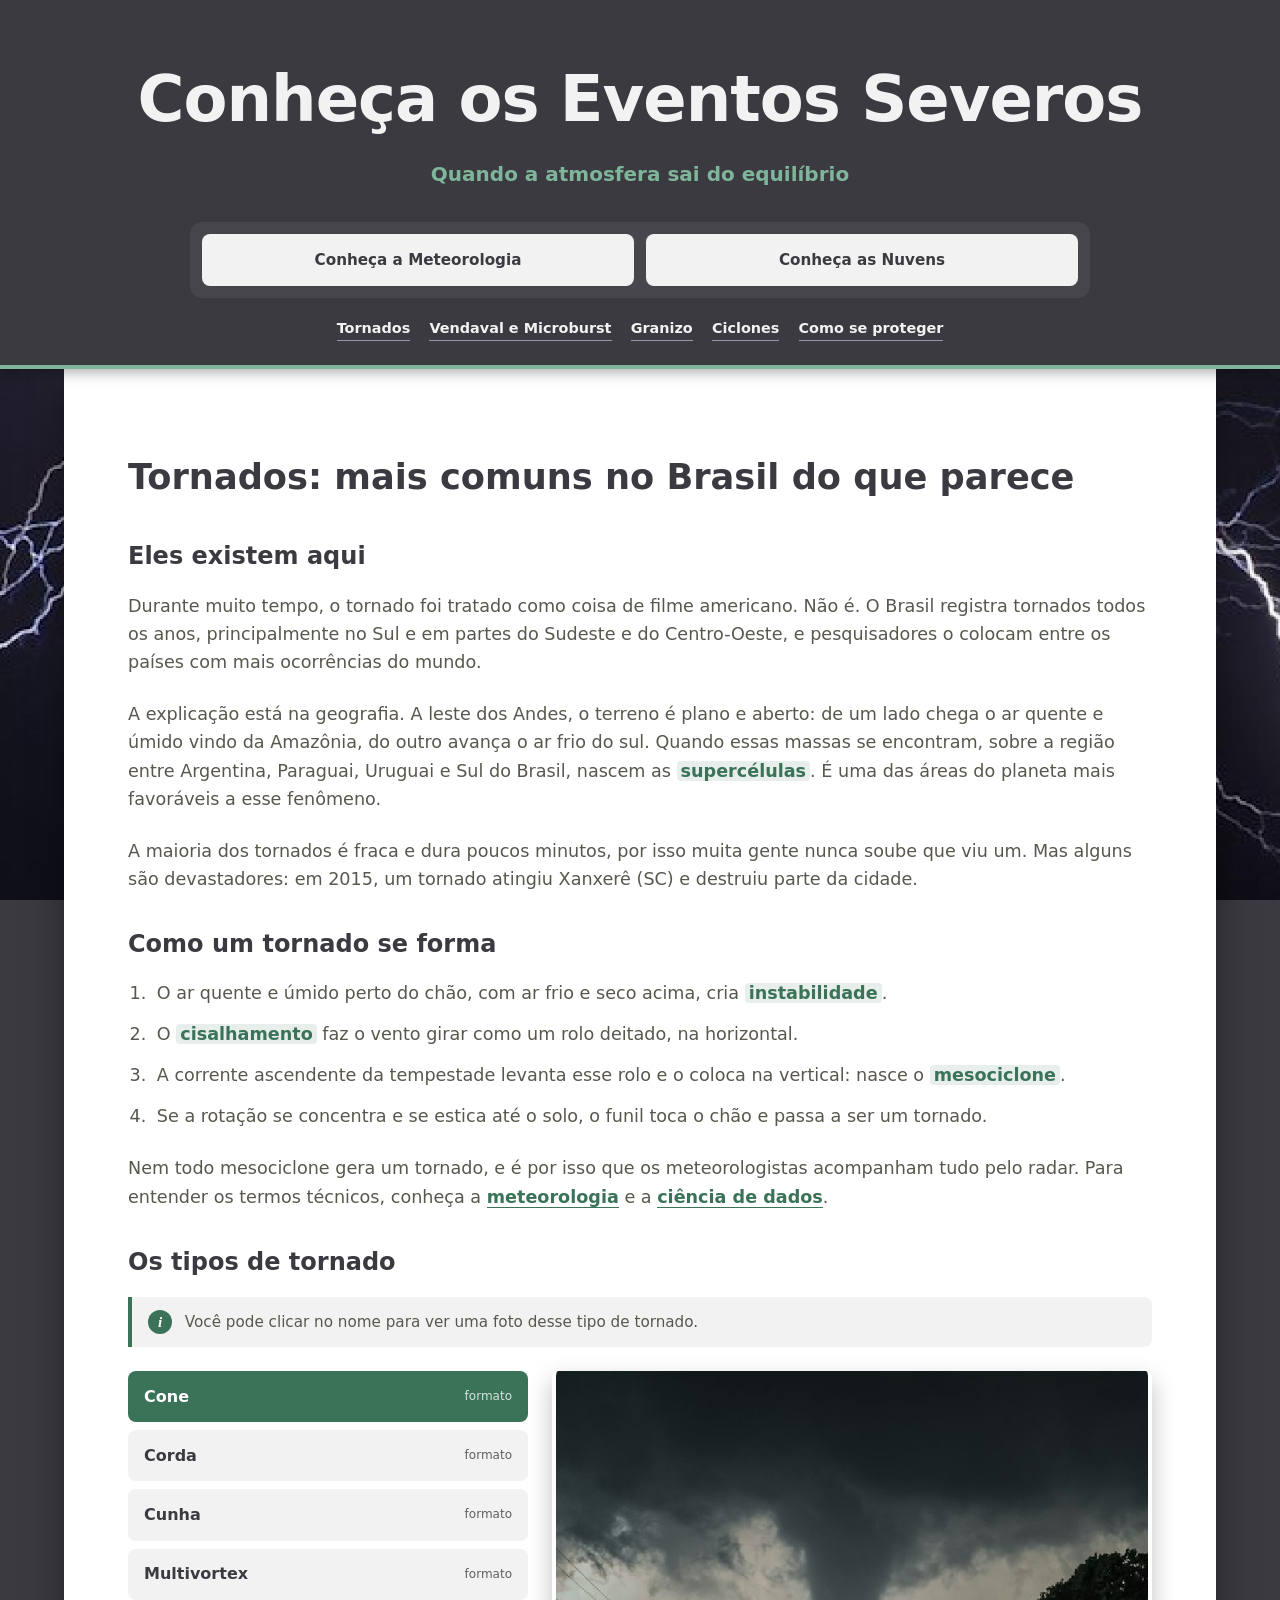
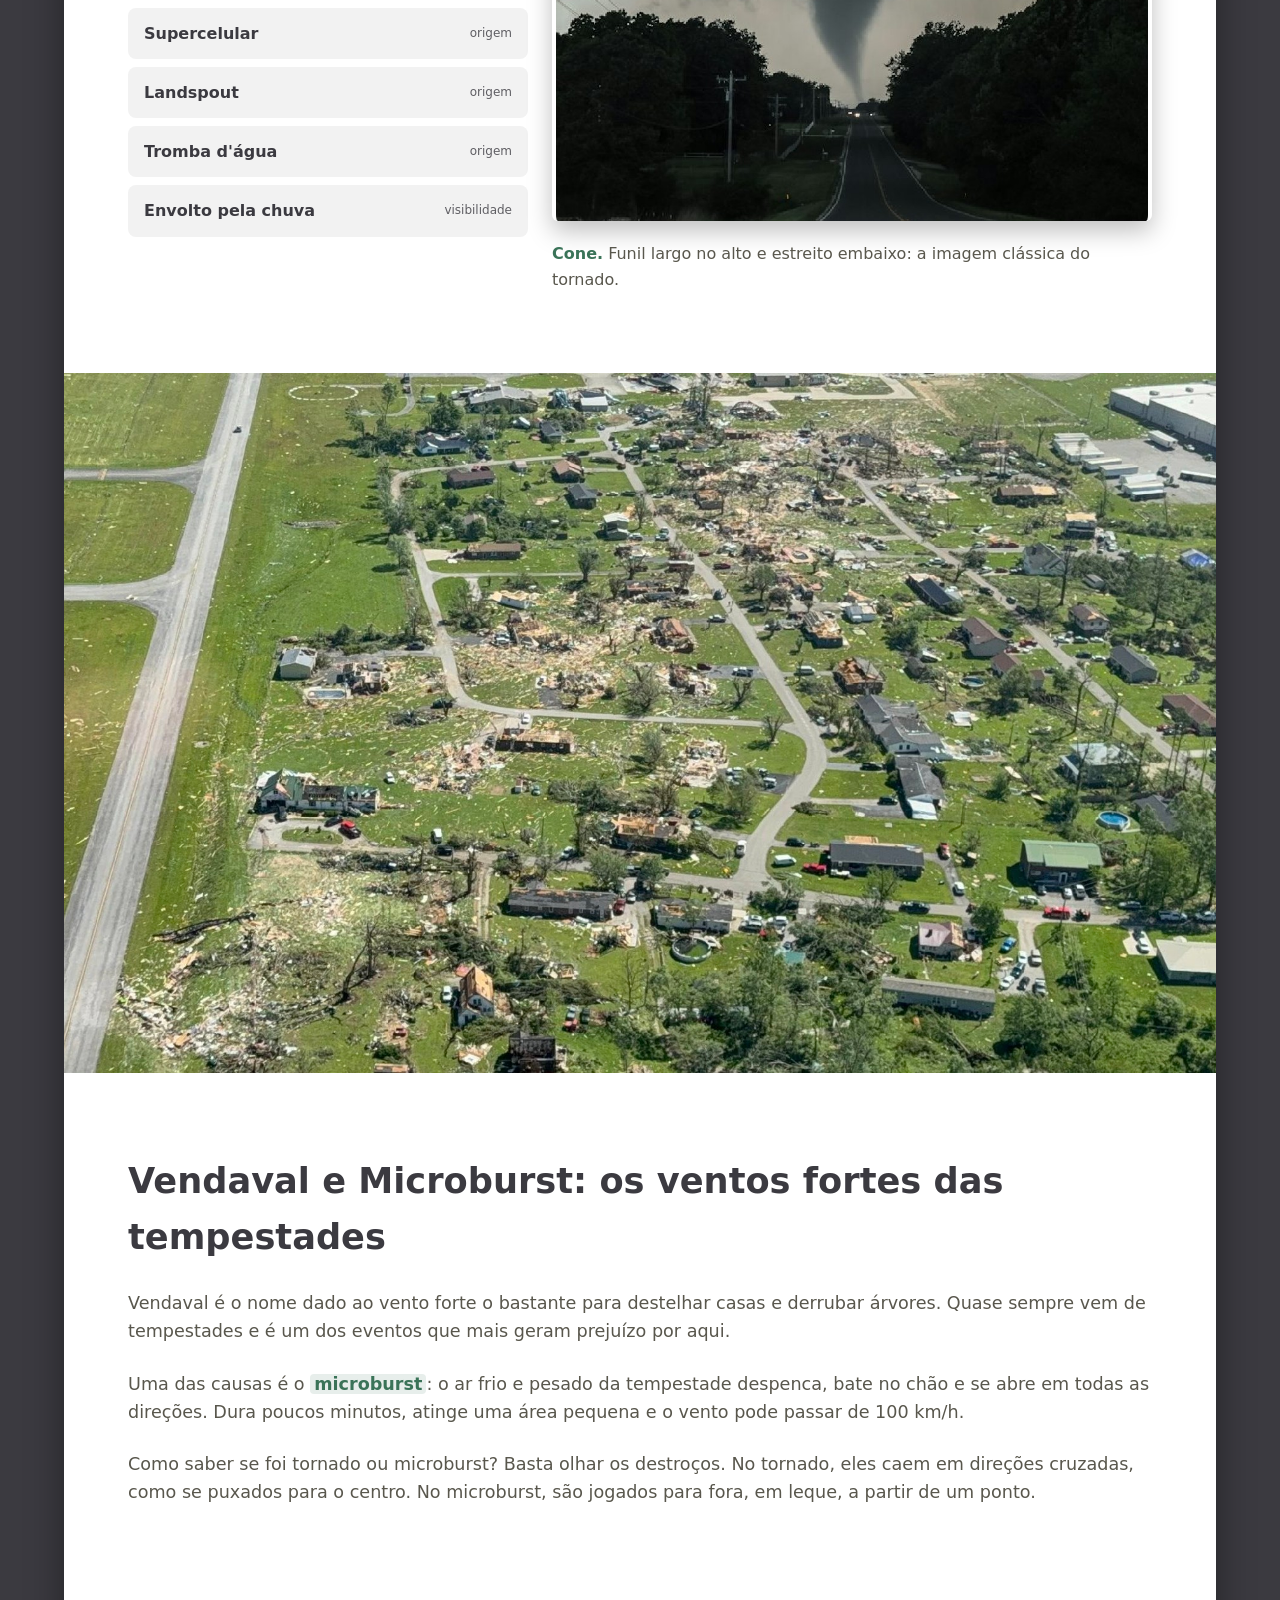
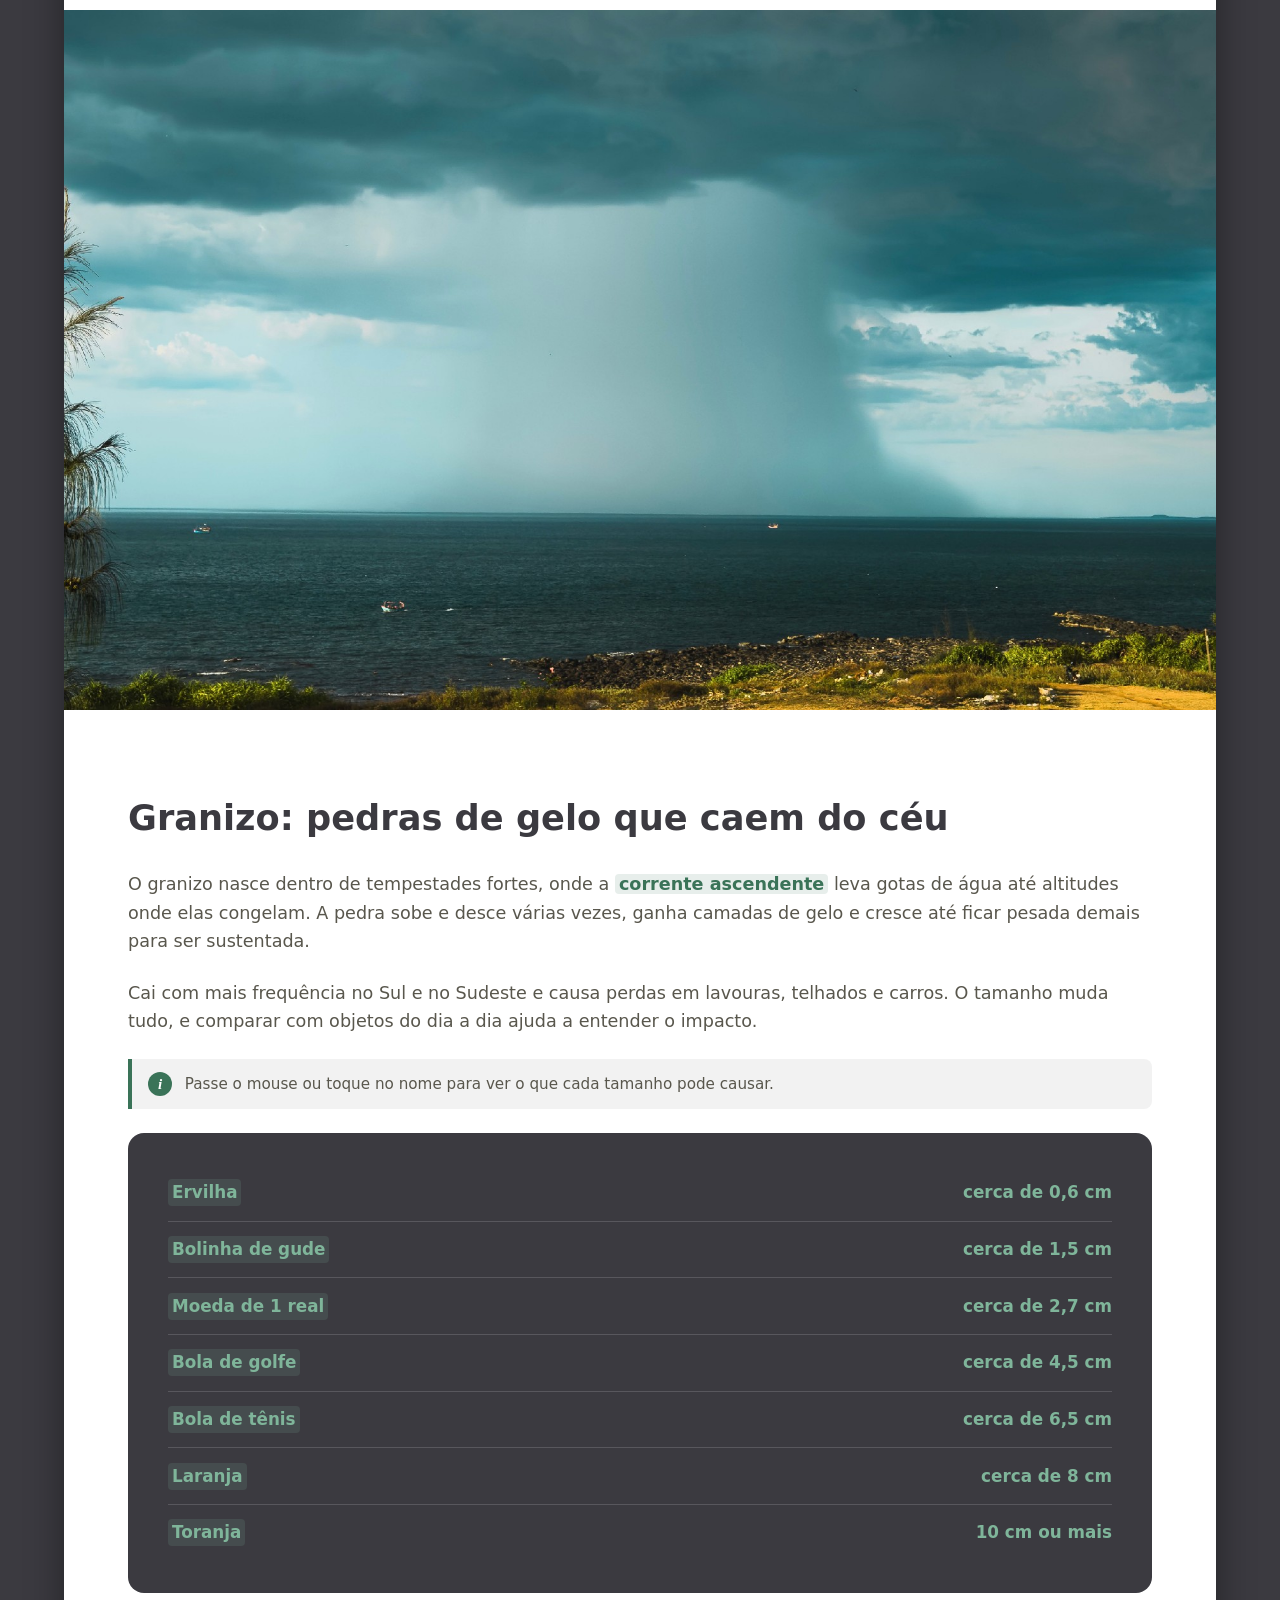
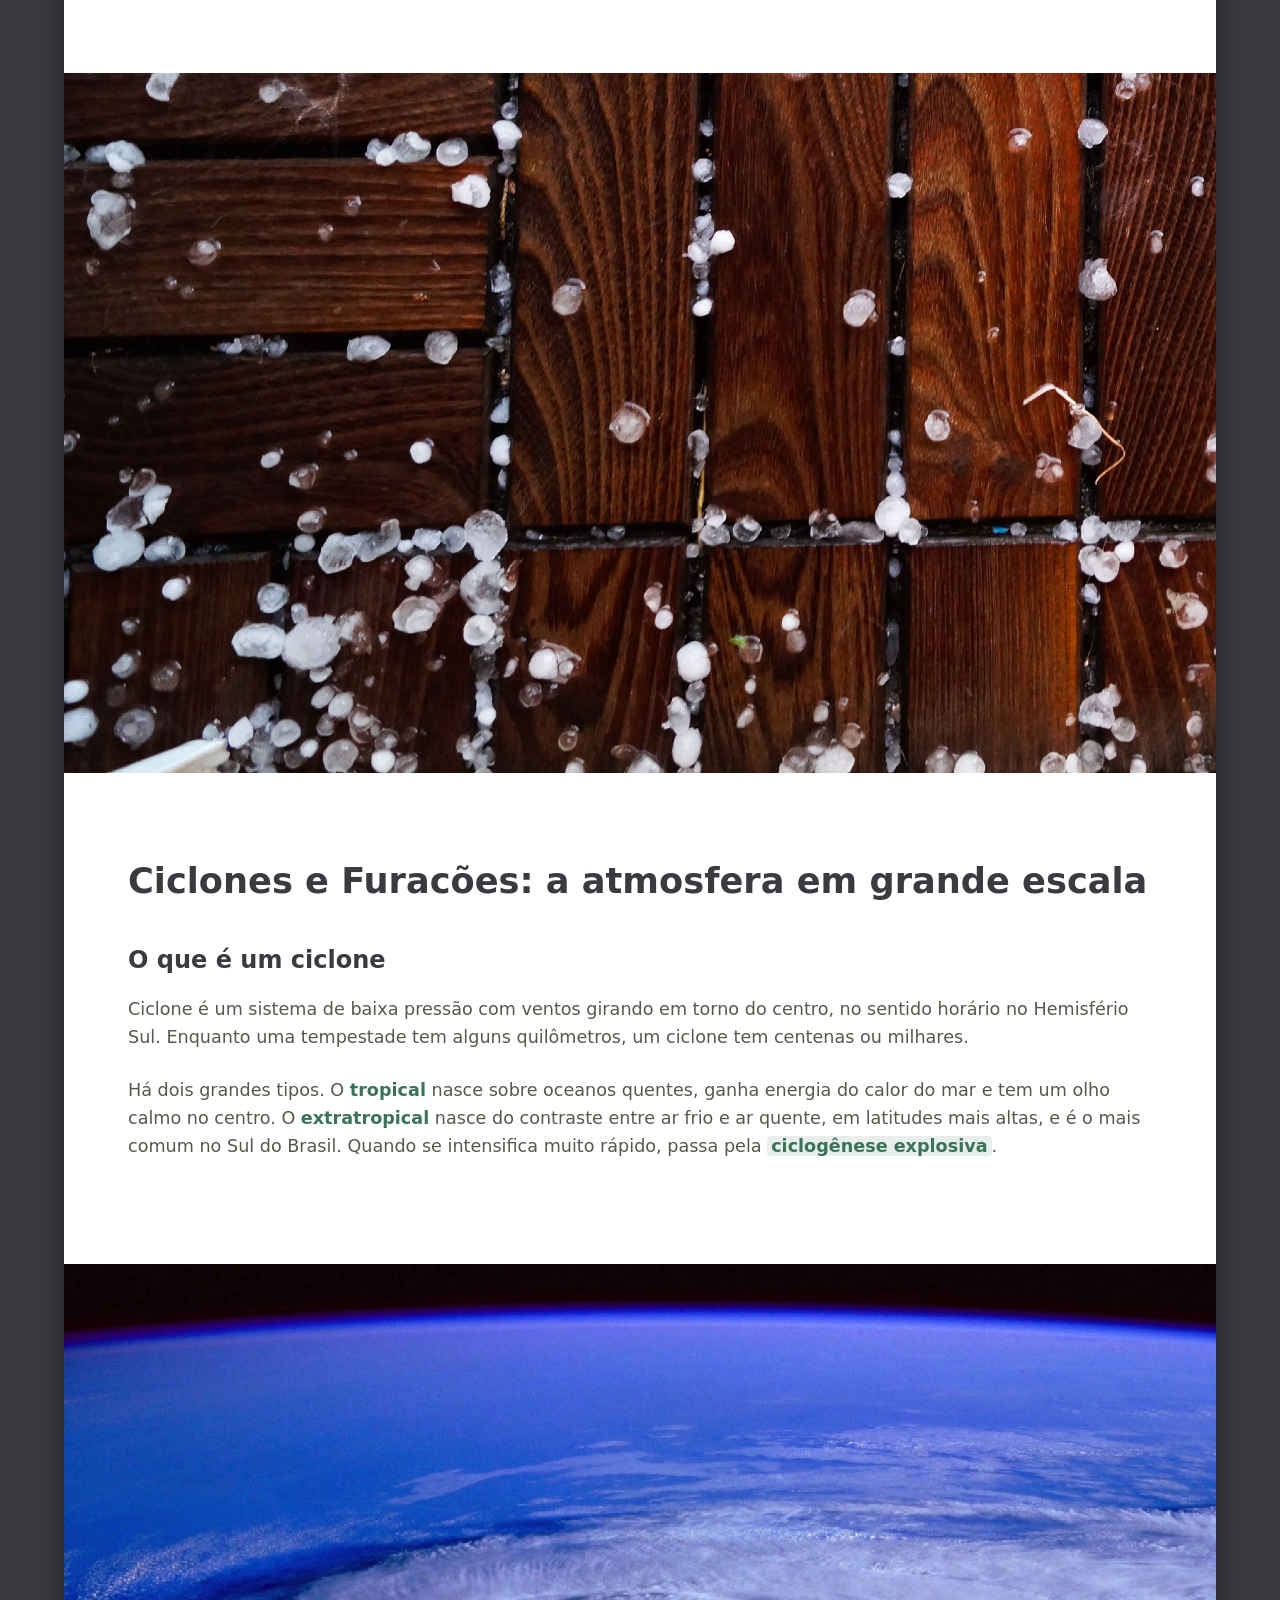
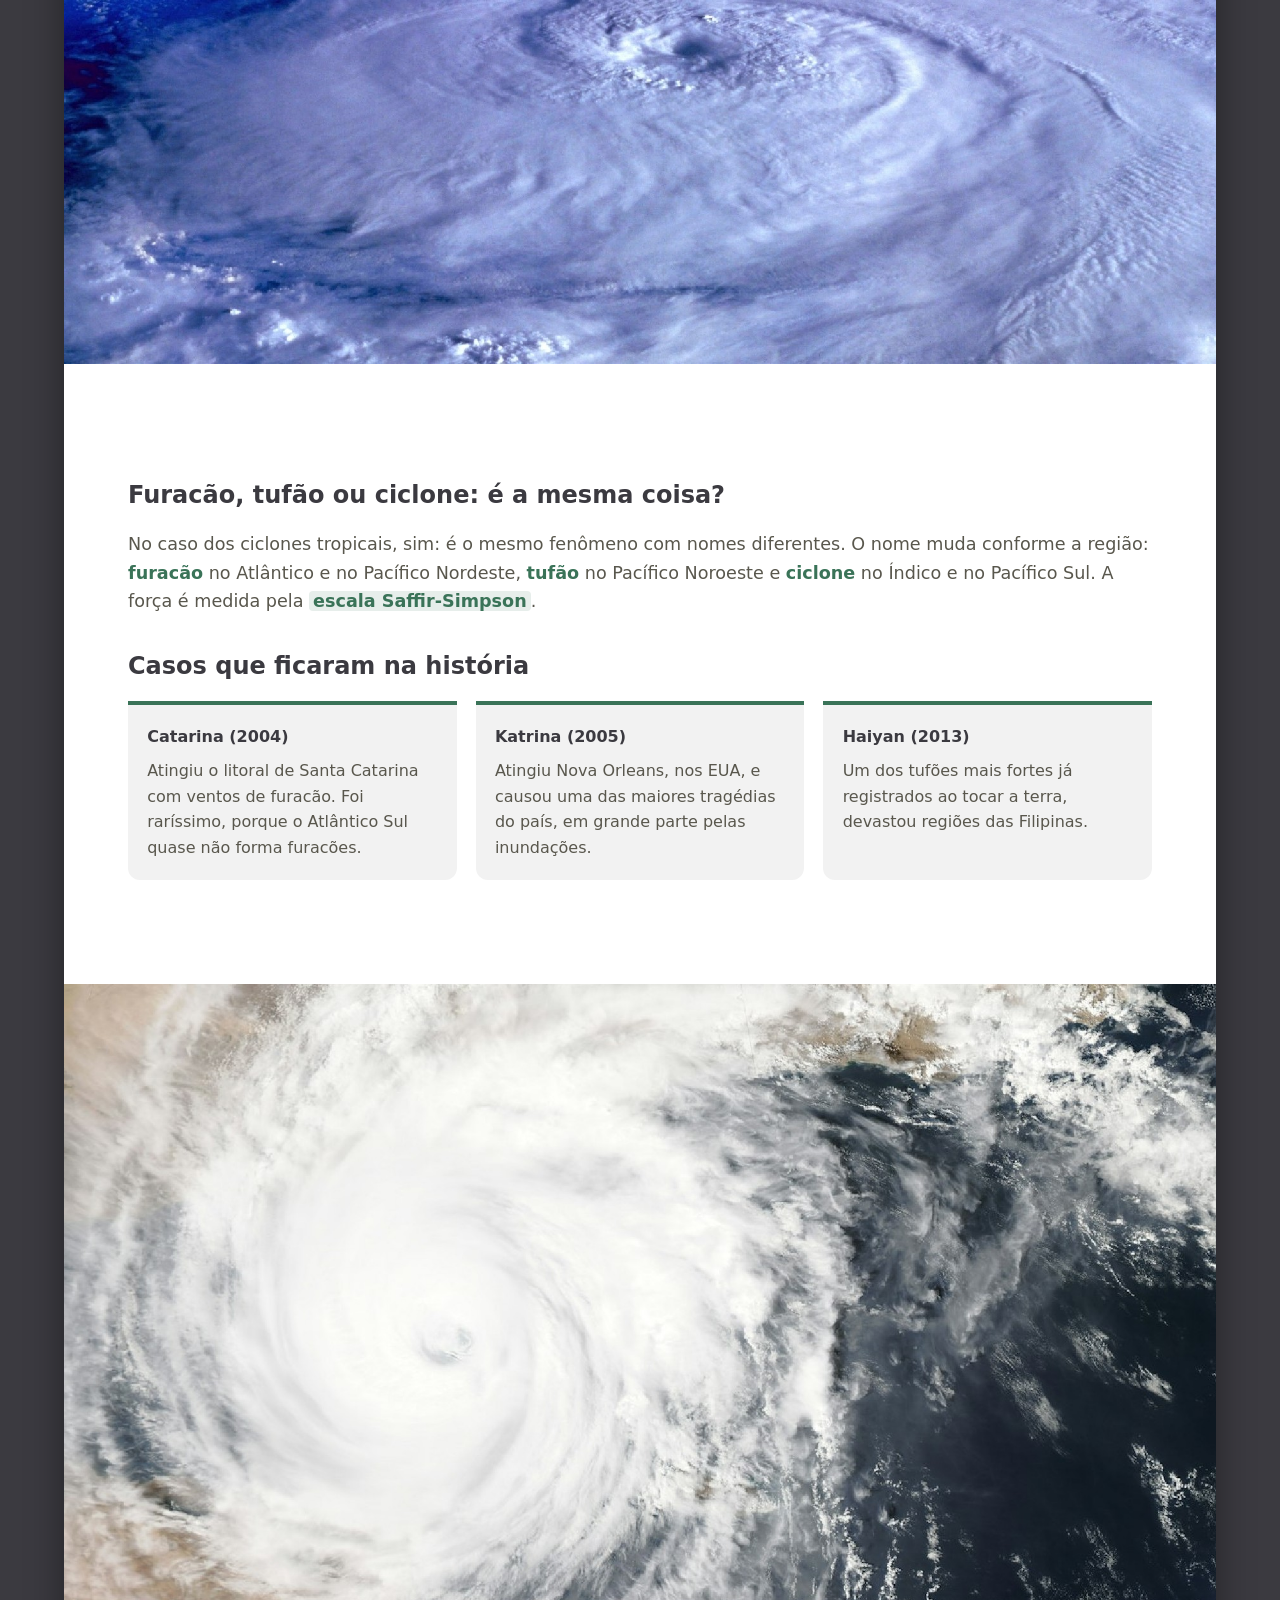
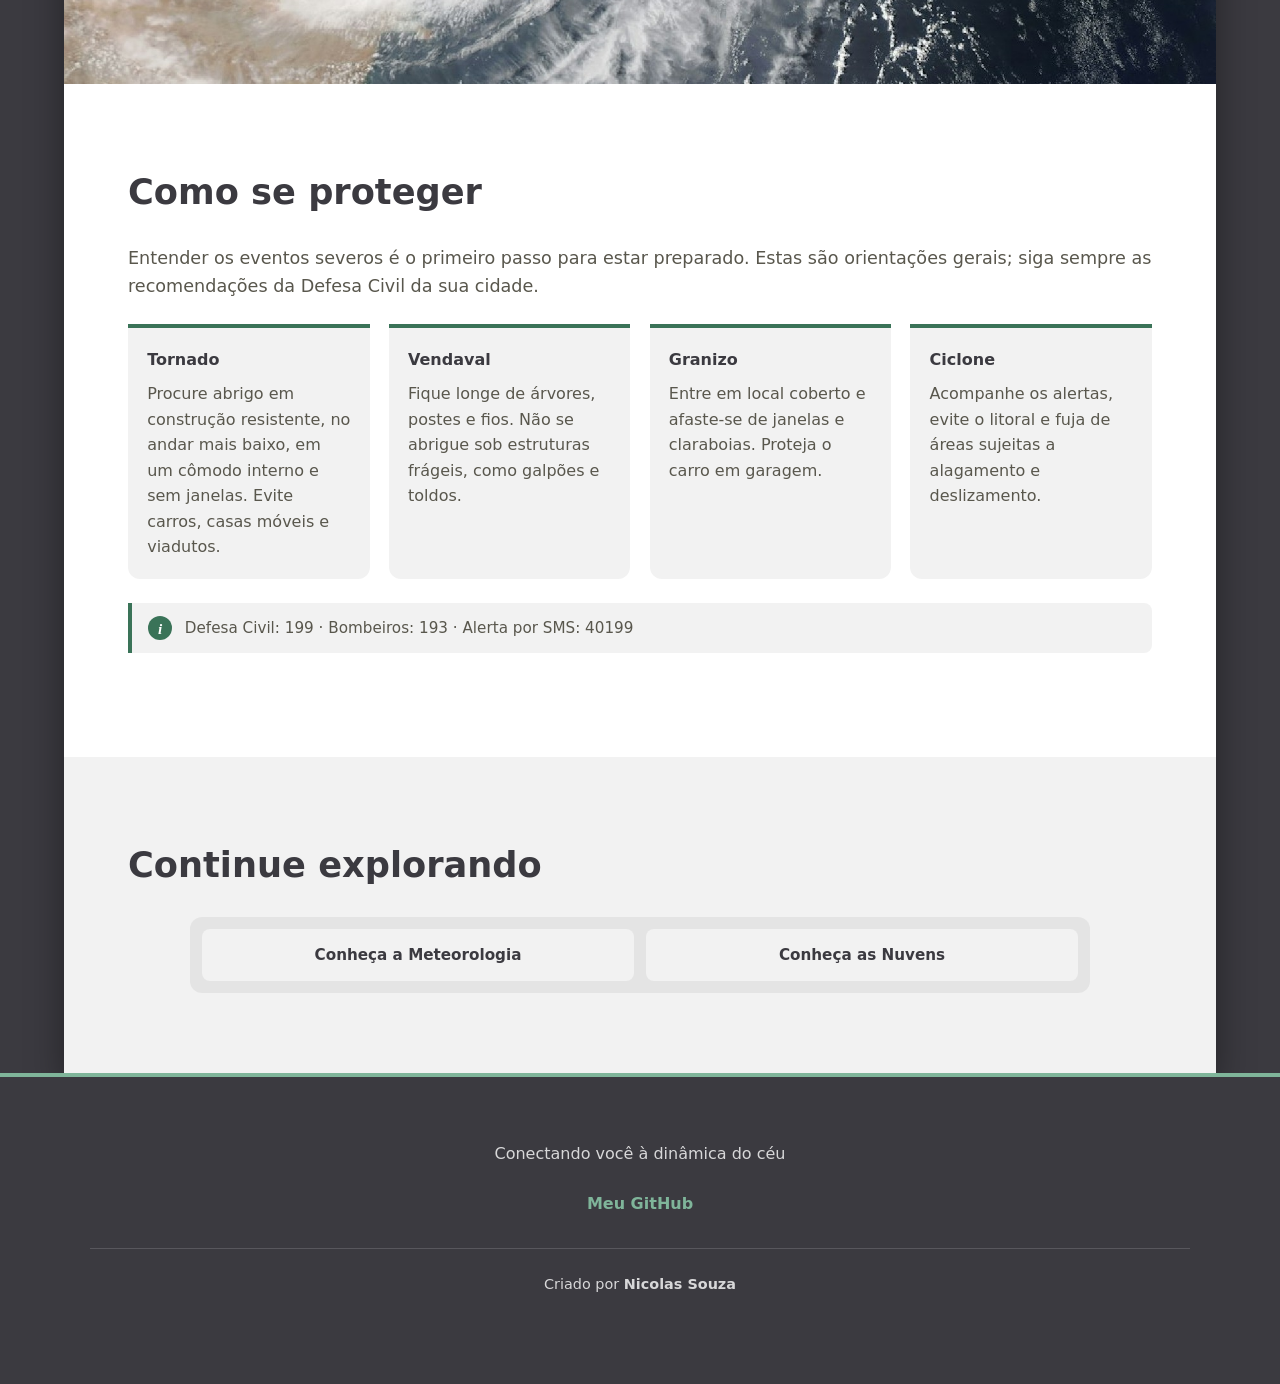
==== commit 8c9b0db2: "favicon update" ====
--- a/site2/index.html
+++ b/site2/index.html
@@ -7,10 +7,6 @@
   <meta name="description" content="Tornados, vendavais, granizo e ciclones: entenda como nascem os eventos severos e por que eles também acontecem no Brasil.">
   <link rel="stylesheet" href="style/style.css">
   <link rel="icon" href="favicon/favicon.ico" sizes="any">
-  <link rel="icon" type="image/svg+xml" href="favicon/favicon.svg">
-  <link rel="icon" type="image/png" sizes="96x96" href="favicon/favicon-96x96.png">
-  <link rel="apple-touch-icon" sizes="180x180" href="favicon/apple-touch-icon.png">
-  <link rel="manifest" href="favicon/site.webmanifest">
 </head>
 <body>
 
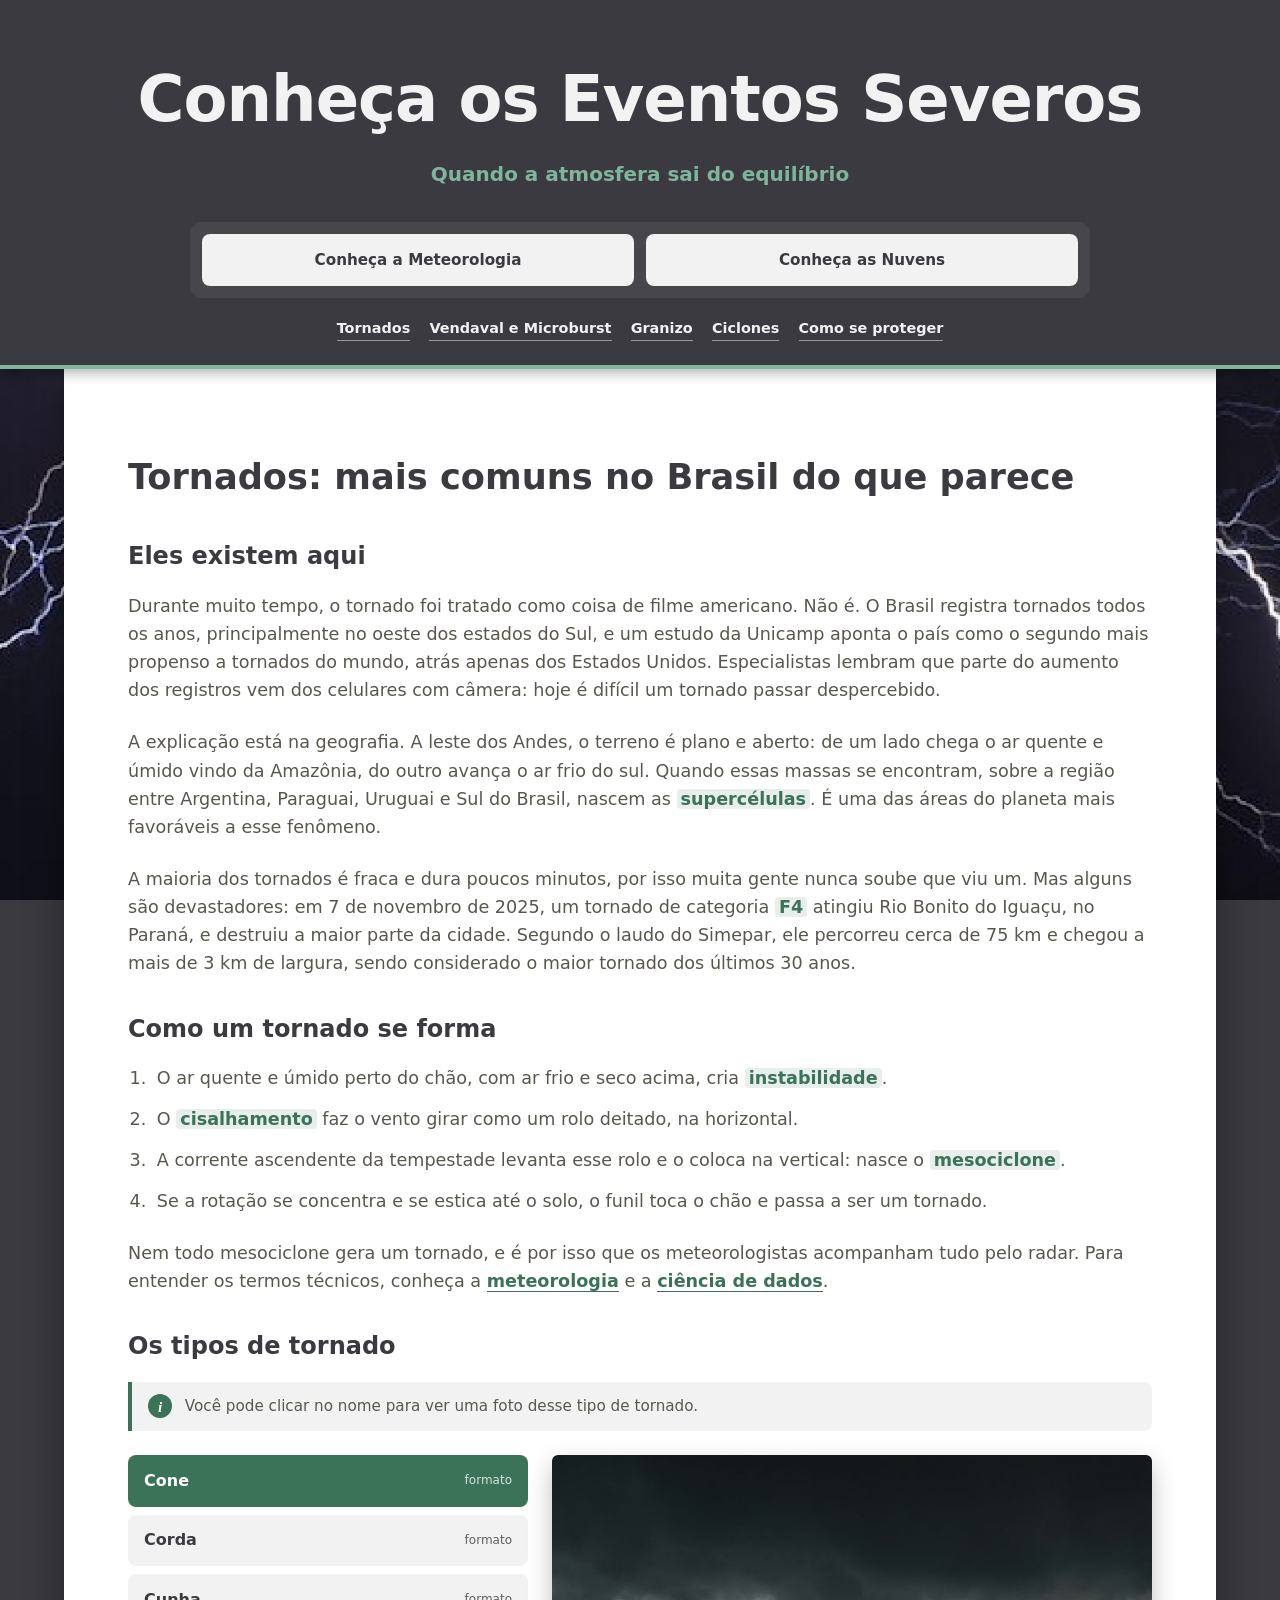
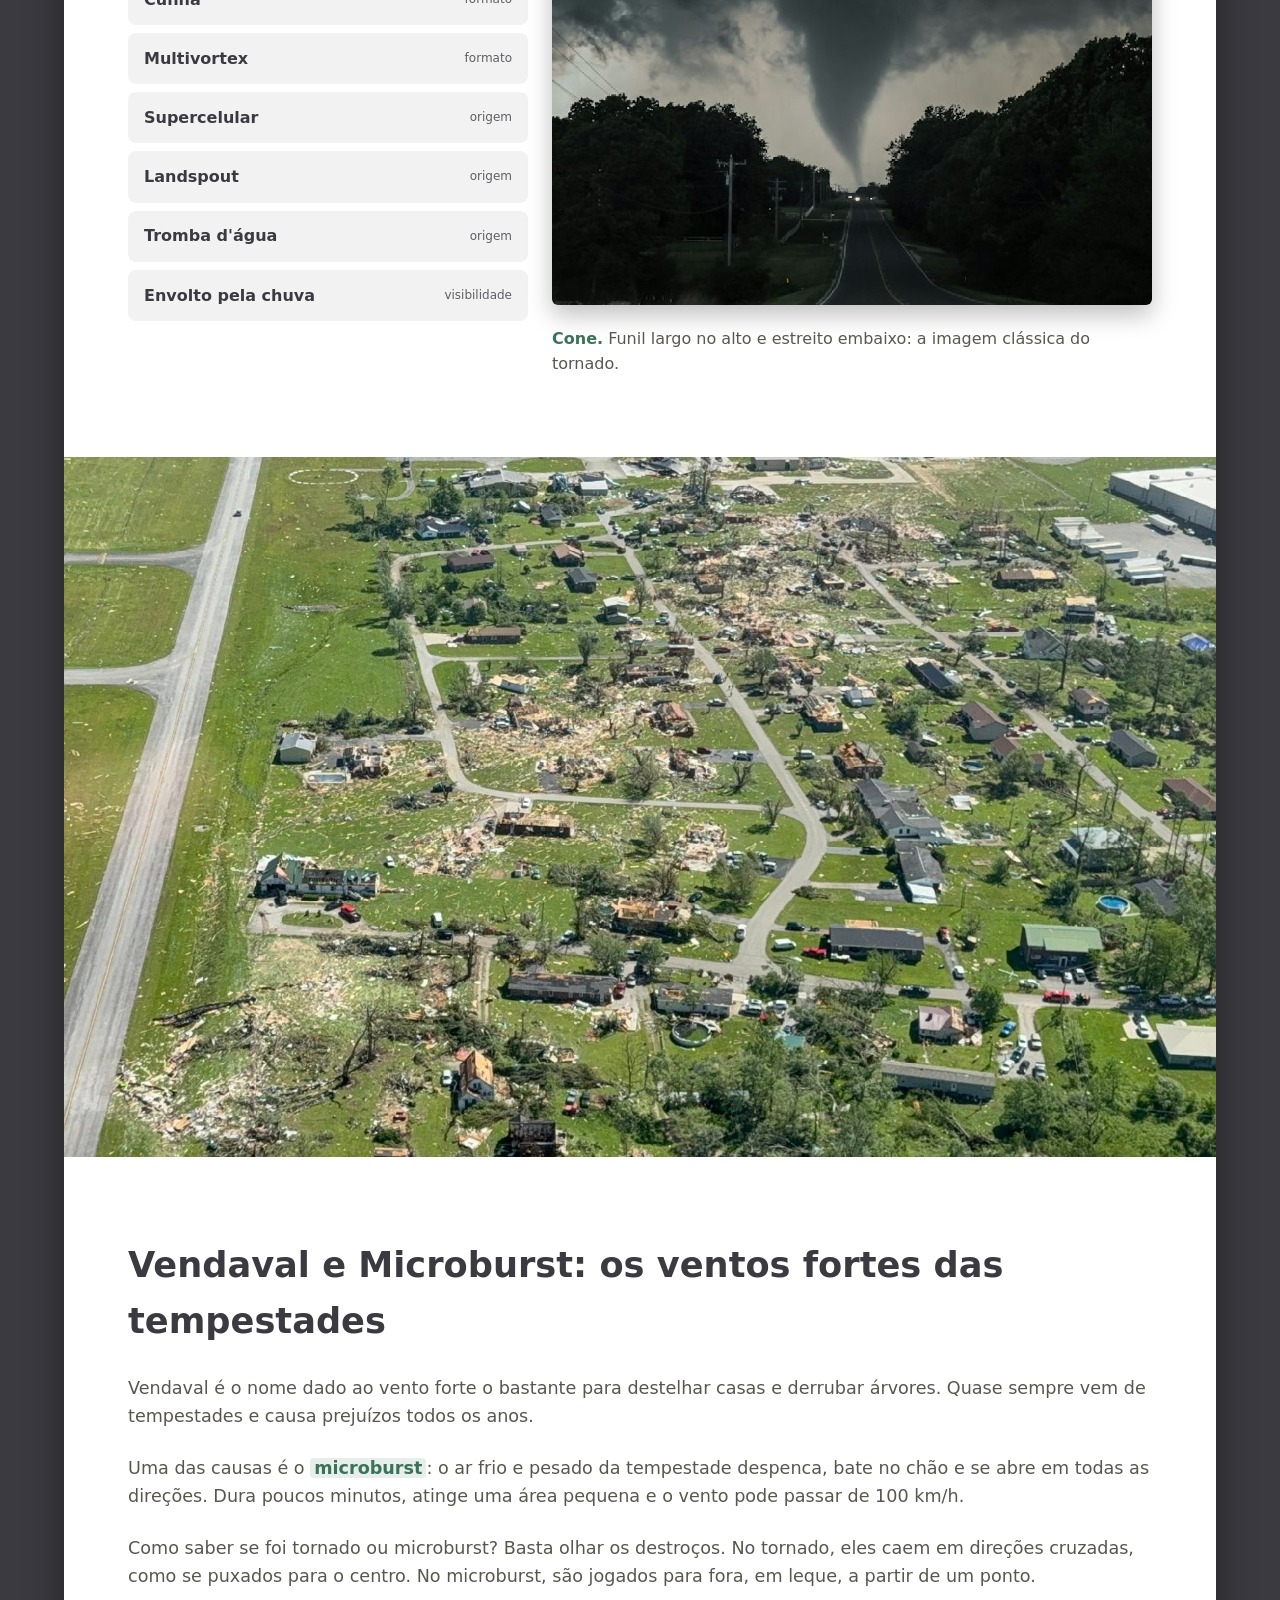
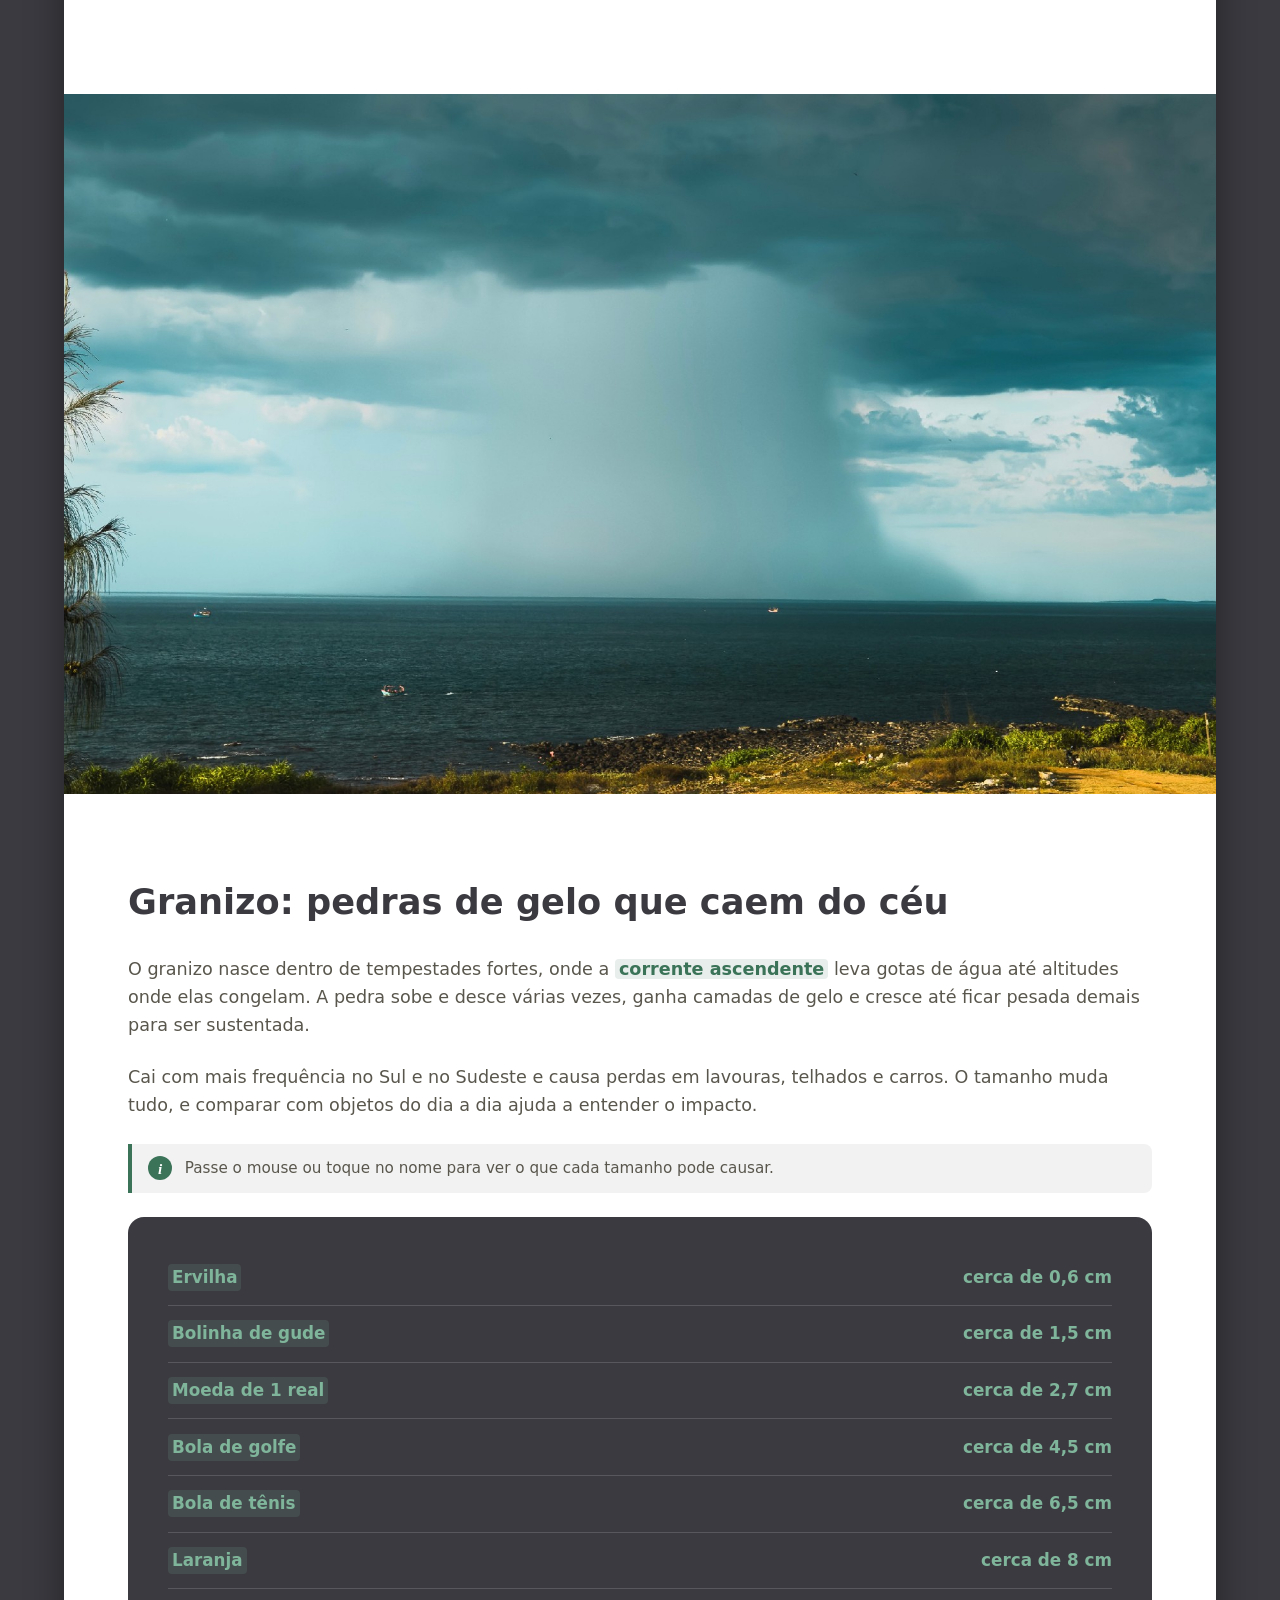
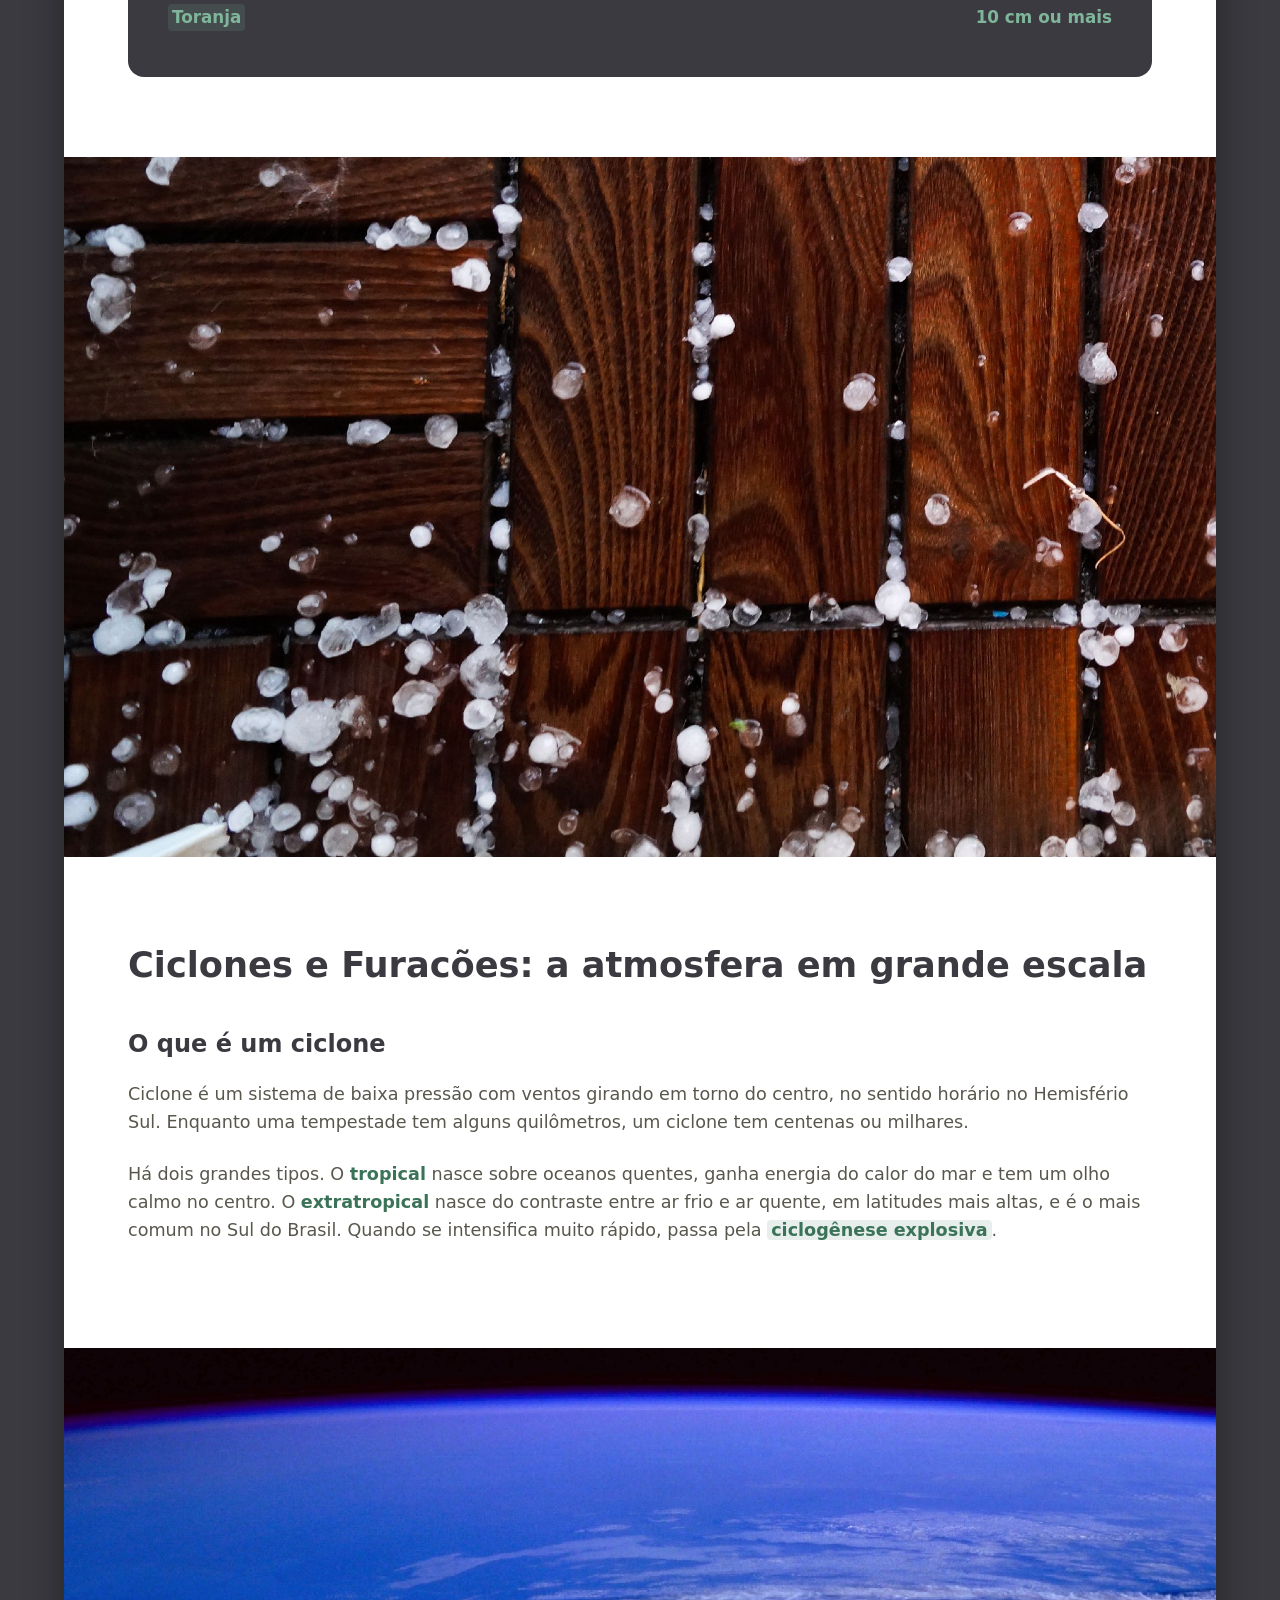
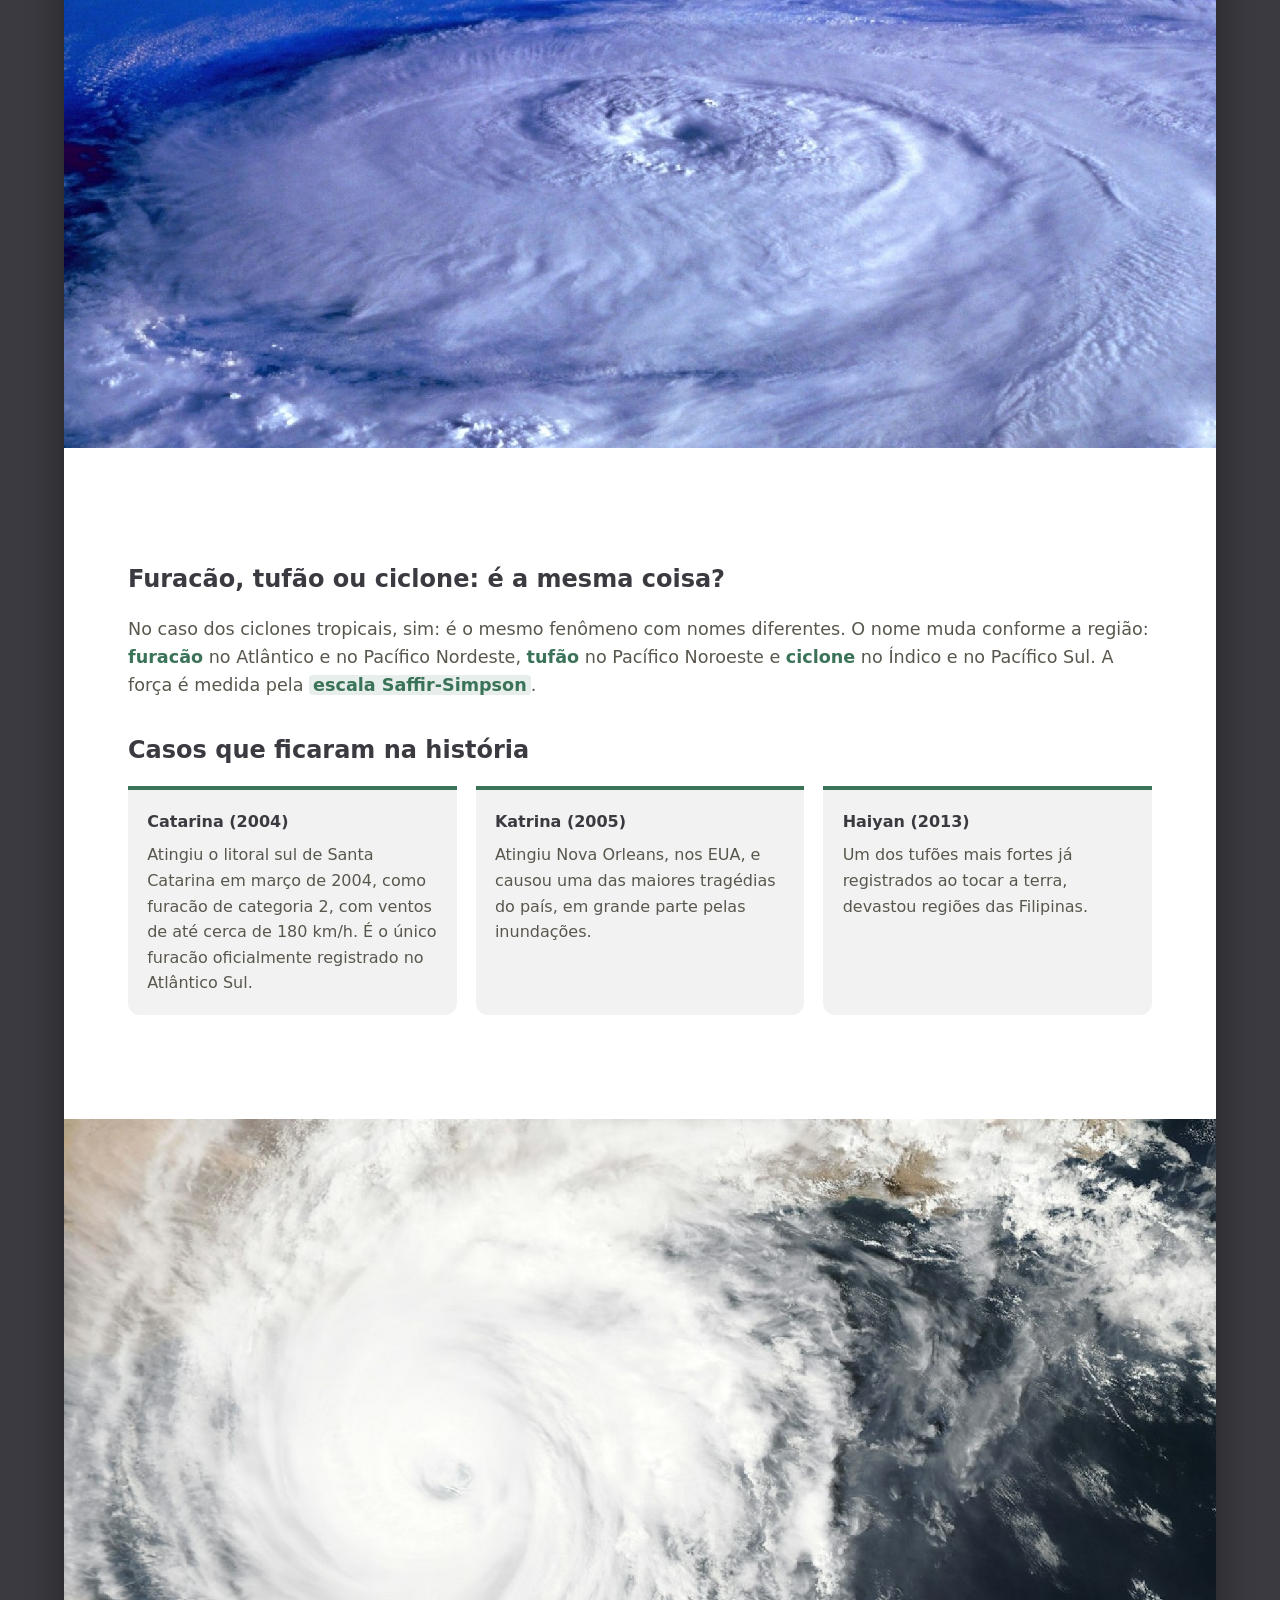
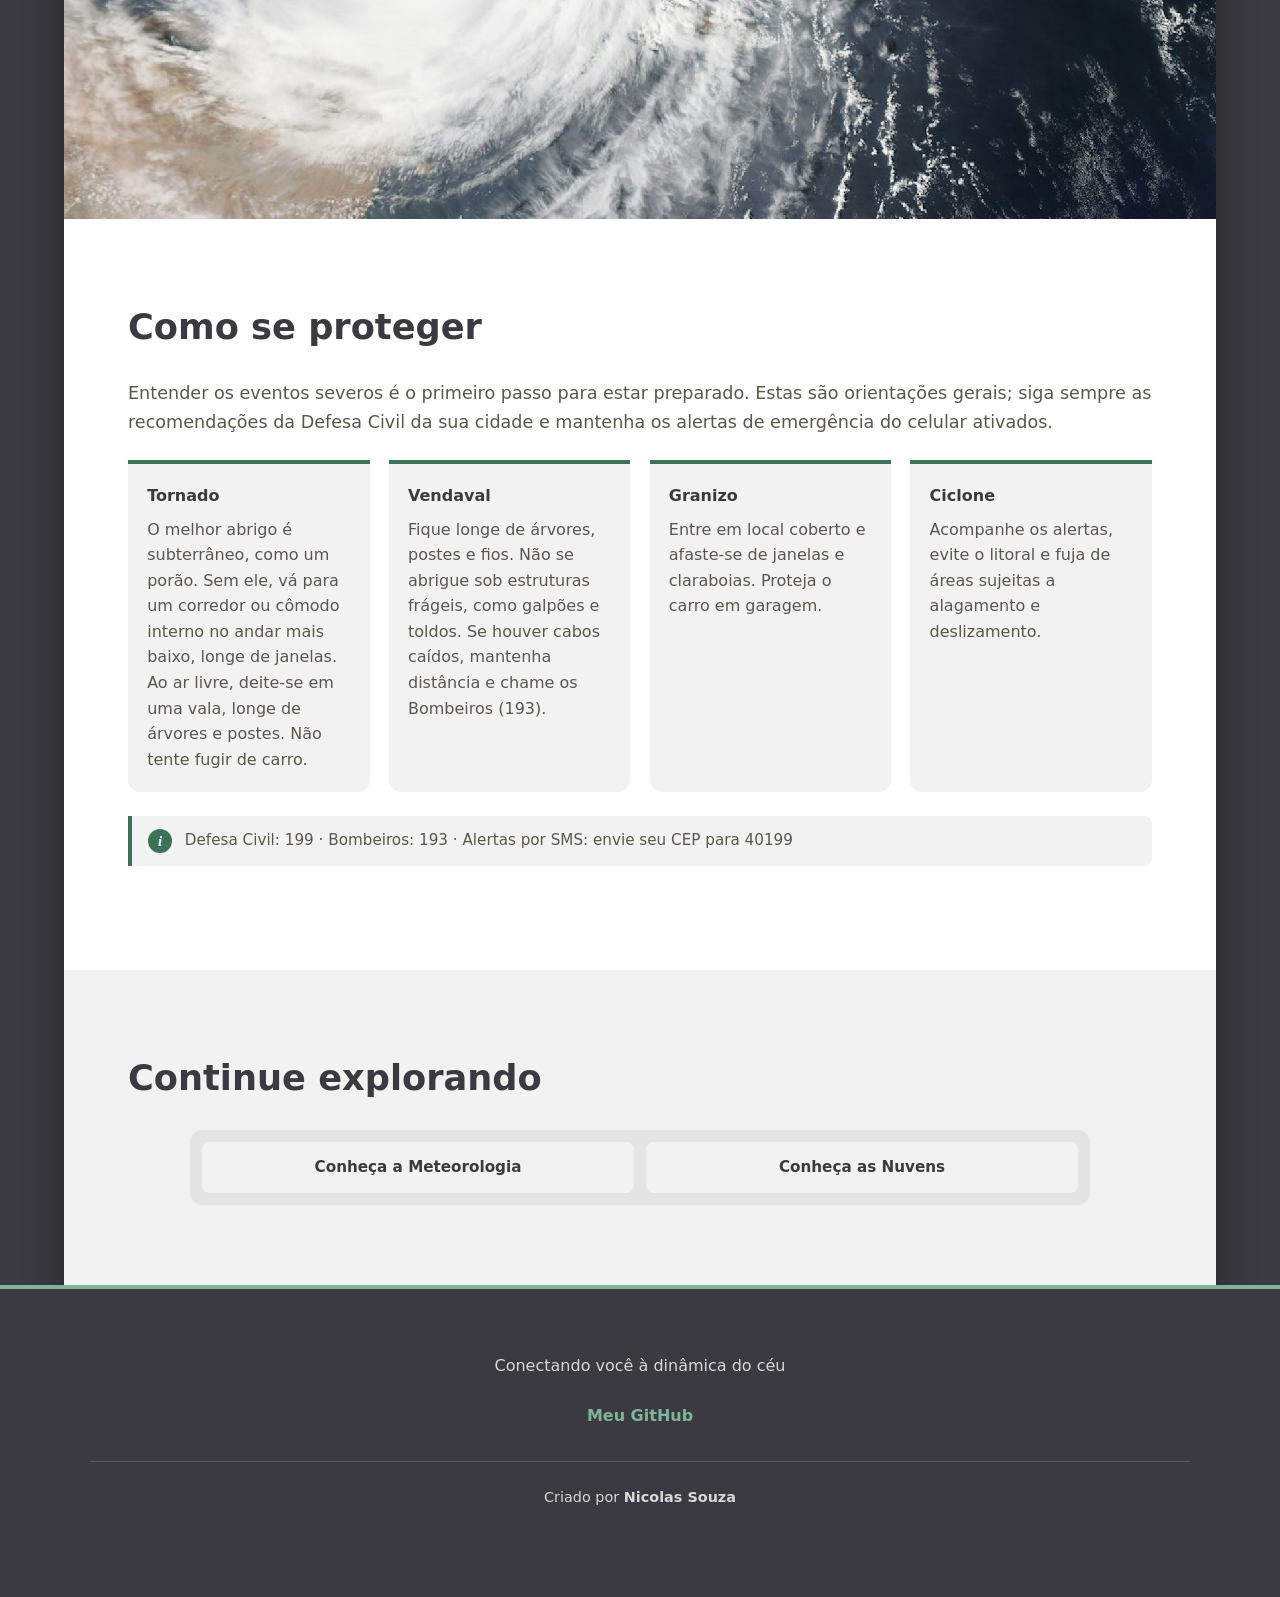
==== commit 25e24344: "update de polimento main" ====
--- a/site2/index.html
+++ b/site2/index.html
@@ -38,9 +38,9 @@
         <h2>Tornados: mais comuns no Brasil do que parece</h2>
 
         <h3>Eles existem aqui</h3>
-        <p>Durante muito tempo, o tornado foi tratado como coisa de filme americano. Não é. O Brasil registra tornados todos os anos, principalmente no Sul e em partes do Sudeste e do Centro-Oeste, e pesquisadores o colocam entre os países com mais ocorrências do mundo. <!-- CONFERIR: posição do Brasil no ranking e fonte --></p>
+        <p>Durante muito tempo, o tornado foi tratado como coisa de filme americano. Não é. O Brasil registra tornados todos os anos, principalmente no oeste dos estados do Sul, e um estudo da Unicamp aponta o país como o segundo mais propenso a tornados do mundo, atrás apenas dos Estados Unidos. Especialistas lembram que parte do aumento dos registros vem dos celulares com câmera: hoje é difícil um tornado passar despercebido.</p>
         <p>A explicação está na geografia. A leste dos Andes, o terreno é plano e aberto: de um lado chega o ar quente e úmido vindo da Amazônia, do outro avança o ar frio do sul. Quando essas massas se encontram, sobre a região entre Argentina, Paraguai, Uruguai e Sul do Brasil, nascem as <span class="tip" tabindex="0" data-tooltip="Tempestade com uma corrente de ar ascendente em rotação. É o tipo de tempestade que gera os tornados mais fortes.">supercélulas</span>. É uma das áreas do planeta mais favoráveis a esse fenômeno.</p>
-        <p>A maioria dos tornados é fraca e dura poucos minutos, por isso muita gente nunca soube que viu um. Mas alguns são devastadores: em 2015, um tornado atingiu Xanxerê (SC) e destruiu parte da cidade. <!-- CONFERIR: data, intensidade e número de vítimas --></p>
+        <p>A maioria dos tornados é fraca e dura poucos minutos, por isso muita gente nunca soube que viu um. Mas alguns são devastadores: em 7 de novembro de 2025, um tornado de categoria <span class="tip" tabindex="0" data-tooltip="F4 na escala Fujita, que vai de F0 (fraco) a F5 (devastador) conforme os danos. Corresponde a ventos estimados entre cerca de 330 e 420 km/h, capazes de arrasar casas bem construídas.">F4</span> atingiu Rio Bonito do Iguaçu, no Paraná, e destruiu a maior parte da cidade. Segundo o laudo do Simepar, ele percorreu cerca de 75 km e chegou a mais de 3 km de largura, sendo considerado o maior tornado dos últimos 30 anos. <!-- Fonte: laudo do Simepar, 26/11/2025 --></p>
 
         <h3>Como um tornado se forma</h3>
         <ol class="steps">
@@ -91,14 +91,14 @@
       <div class="divider">
         <picture>
           <source media="(max-width: 768px)" srcset="imagem/divisao1-small.jpg">
-          <img src="imagem/divisao1.jpg" alt="Tornado destruindo uma área rural">
+          <img src="imagem/divisao1.jpg" alt="Tornado destruindo uma área rural" loading="lazy">
         </picture>
       </div>
 
       <!-- DIV 2: VENDAVAL + MICROBURST -->
       <section class="content-section" id="vendaval">
         <h2>Vendaval e Microburst: os ventos fortes das tempestades</h2>
-        <p>Vendaval é o nome dado ao vento forte o bastante para destelhar casas e derrubar árvores. Quase sempre vem de tempestades e é um dos eventos que mais geram prejuízo por aqui. <!-- CONFERIR: dado sobre frequência/prejuízos no Brasil --></p>
+        <p>Vendaval é o nome dado ao vento forte o bastante para destelhar casas e derrubar árvores. Quase sempre vem de tempestades e causa prejuízos todos os anos.</p>
         <p>Uma das causas é o <span class="tip" tabindex="0" data-tooltip="Em inglês, microburst. É uma rajada de ar frio que desce da tempestade, atinge o solo e se espalha para os lados.">microburst</span>: o ar frio e pesado da tempestade despenca, bate no chão e se abre em todas as direções. Dura poucos minutos, atinge uma área pequena e o vento pode passar de 100 km/h.</p>
         <p>Como saber se foi tornado ou microburst? Basta olhar os destroços. No tornado, eles caem em direções cruzadas, como se puxados para o centro. No microburst, são jogados para fora, em leque, a partir de um ponto.</p>
       </section>
@@ -106,7 +106,7 @@
       <div class="divider">
         <picture>
           <source media="(max-width: 768px)" srcset="imagem/divisao2-small.jpg">
-          <img src="imagem/divisao2.jpg" alt="Árvores derrubadas após um vendaval">
+          <img src="imagem/divisao2.jpg" alt="Árvores derrubadas após um vendaval" loading="lazy">
         </picture>
       </div>
 
@@ -134,7 +134,7 @@
       <div class="divider">
         <picture>
           <source media="(max-width: 768px)" srcset="imagem/divisao3-small.jpg">
-          <img src="imagem/divisao3.jpg" alt="Pedras de granizo cobrindo o chão">
+          <img src="imagem/divisao3.jpg" alt="Pedras de granizo cobrindo o chão" loading="lazy">
         </picture>
       </div>
 
@@ -149,7 +149,7 @@
       <div class="divider">
         <picture>
           <source media="(max-width: 768px)" srcset="imagem/divisao4-small.jpg">
-          <img src="imagem/divisao4.jpg" alt="Ciclone visto do espaço">
+          <img src="imagem/divisao4.jpg" alt="Ciclone visto do espaço" loading="lazy">
         </picture>
       </div>
 
@@ -158,7 +158,7 @@
         <p>No caso dos ciclones tropicais, sim: é o mesmo fenômeno com nomes diferentes. O nome muda conforme a região: <strong>furacão</strong> no Atlântico e no Pacífico Nordeste, <strong>tufão</strong> no Pacífico Noroeste e <strong>ciclone</strong> no Índico e no Pacífico Sul. A força é medida pela <span class="tip" tabindex="0" data-tooltip="Classificação de 1 a 5 baseada na velocidade do vento. Quanto maior a categoria, maior o potencial de destruição.">escala Saffir-Simpson</span>.</p>
         <h3>Casos que ficaram na história</h3>
         <div class="cards">
-          <div class="card"><h4>Catarina (2004)</h4><p>Atingiu o litoral de Santa Catarina com ventos de furacão. Foi raríssimo, porque o Atlântico Sul quase não forma furacões. <!-- CONFERIR: data e intensidade --></p></div>
+          <div class="card"><h4>Catarina (2004)</h4><p>Atingiu o litoral sul de Santa Catarina em março de 2004, como furacão de categoria 2, com ventos de até cerca de 180 km/h. É o único furacão oficialmente registrado no Atlântico Sul.</p></div>
           <div class="card"><h4>Katrina (2005)</h4><p>Atingiu Nova Orleans, nos EUA, e causou uma das maiores tragédias do país, em grande parte pelas inundações. <!-- CONFERIR --></p></div>
           <div class="card"><h4>Haiyan (2013)</h4><p>Um dos tufões mais fortes já registrados ao tocar a terra, devastou regiões das Filipinas. <!-- CONFERIR --></p></div>
         </div>
@@ -167,21 +167,21 @@
       <div class="divider">
         <picture>
           <source media="(max-width: 768px)" srcset="imagem/divisao5-small.jpg">
-          <img src="imagem/divisao5.jpg" alt="Olho de um furacão visto do alto">
+          <img src="imagem/divisao5.jpg" alt="Olho de um furacão visto do alto" loading="lazy">
         </picture>
       </div>
 
       <!-- DIV 5: COMO SE PROTEGER -->
       <section class="content-section" id="protecao">
         <h2>Como se proteger</h2>
-        <p>Entender os eventos severos é o primeiro passo para estar preparado. Estas são orientações gerais; siga sempre as recomendações da Defesa Civil da sua cidade. <!-- CONFERIR: todas as orientações com a Defesa Civil e o INMET --></p>
+        <p>Entender os eventos severos é o primeiro passo para estar preparado. Estas são orientações gerais; siga sempre as recomendações da Defesa Civil da sua cidade e mantenha os alertas de emergência do celular ativados.</p>
         <div class="cards">
-          <div class="card"><h4>Tornado</h4><p>Procure abrigo em construção resistente, no andar mais baixo, em um cômodo interno e sem janelas. Evite carros, casas móveis e viadutos.</p></div>
-          <div class="card"><h4>Vendaval</h4><p>Fique longe de árvores, postes e fios. Não se abrigue sob estruturas frágeis, como galpões e toldos.</p></div>
+          <div class="card"><h4>Tornado</h4><p>O melhor abrigo é subterrâneo, como um porão. Sem ele, vá para um corredor ou cômodo interno no andar mais baixo, longe de janelas. Ao ar livre, deite-se em uma vala, longe de árvores e postes. Não tente fugir de carro.</p></div>
+          <div class="card"><h4>Vendaval</h4><p>Fique longe de árvores, postes e fios. Não se abrigue sob estruturas frágeis, como galpões e toldos. Se houver cabos caídos, mantenha distância e chame os Bombeiros (193).</p></div>
           <div class="card"><h4>Granizo</h4><p>Entre em local coberto e afaste-se de janelas e claraboias. Proteja o carro em garagem.</p></div>
           <div class="card"><h4>Ciclone</h4><p>Acompanhe os alertas, evite o litoral e fuja de áreas sujeitas a alagamento e deslizamento.</p></div>
         </div>
-        <p class="info">Defesa Civil: 199 · Bombeiros: 193 · Alerta por SMS: 40199 <!-- CONFERIR os números --></p>
+        <p class="info">Defesa Civil: 199 · Bombeiros: 193 · Alertas por SMS: envie seu CEP para 40199</p>
       </section>
 
       <section class="content-section more-sites">
--- a/site2/style/style.css
+++ b/site2/style/style.css
@@ -129,7 +129,7 @@
 }
 .inline-link:hover { color: var(--c-ink); border-bottom-color: var(--c-ink); }
 
-/* Aviso "(i)" */
+/* Aviso com ícone redondo de informação */
 .info {
   display: flex;
   align-items: center;
@@ -202,7 +202,7 @@
   cursor: pointer;
   transition: background-color 0.2s, color 0.2s;
 }
-.g-list label:hover { background-color: var(--c-line); }
+.g-list label:hover { background-color: #D9DBE3; }
 .g-list small { font-weight: 400; font-size: 0.75rem; opacity: 0.8; }
 
 /* Item ativo */
@@ -228,8 +228,6 @@
   aspect-ratio: 4 / 3;
   object-fit: cover;
   border-radius: 6px;
-  padding-left: 4px;
-  padding-right: 4px;
   box-shadow: 0 10px 25px rgba(0, 0, 0, 0.25);
 }
 .g-view figcaption { margin-top: 0.8rem; font-size: 1rem; }
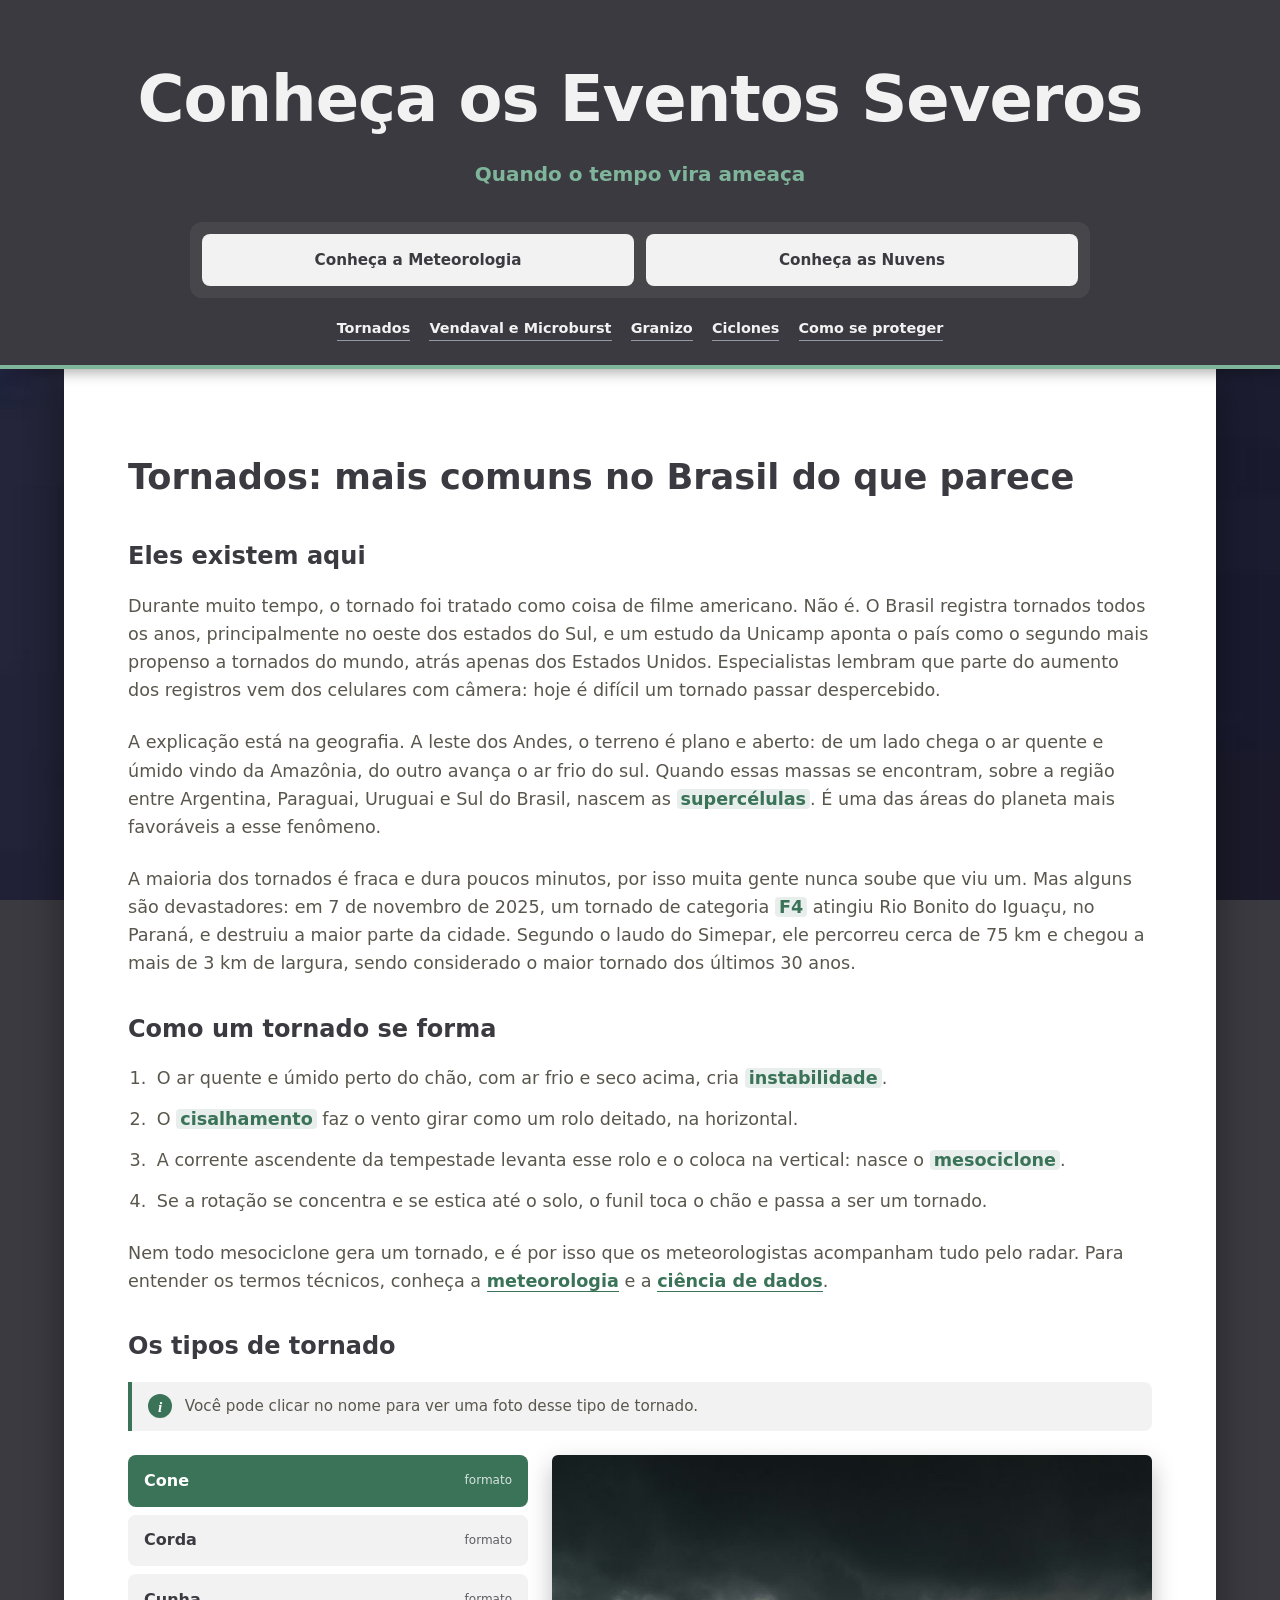
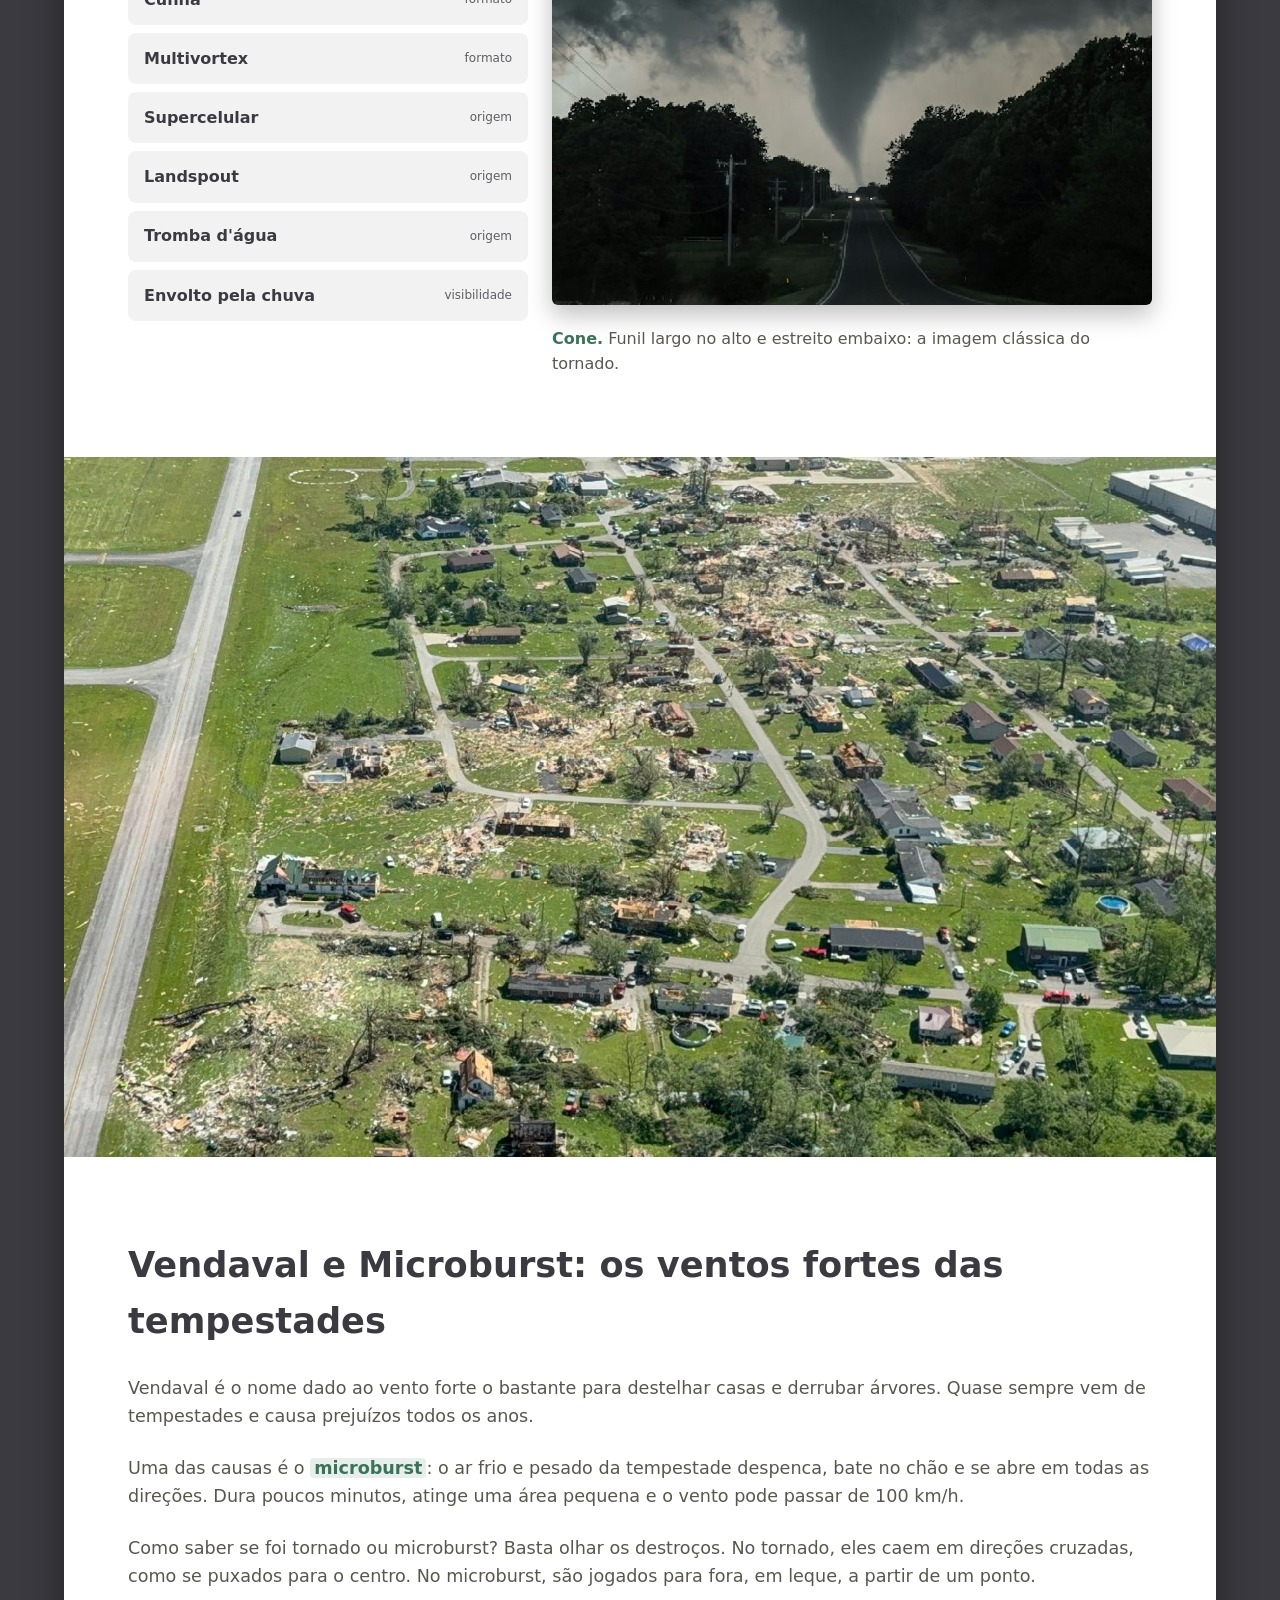
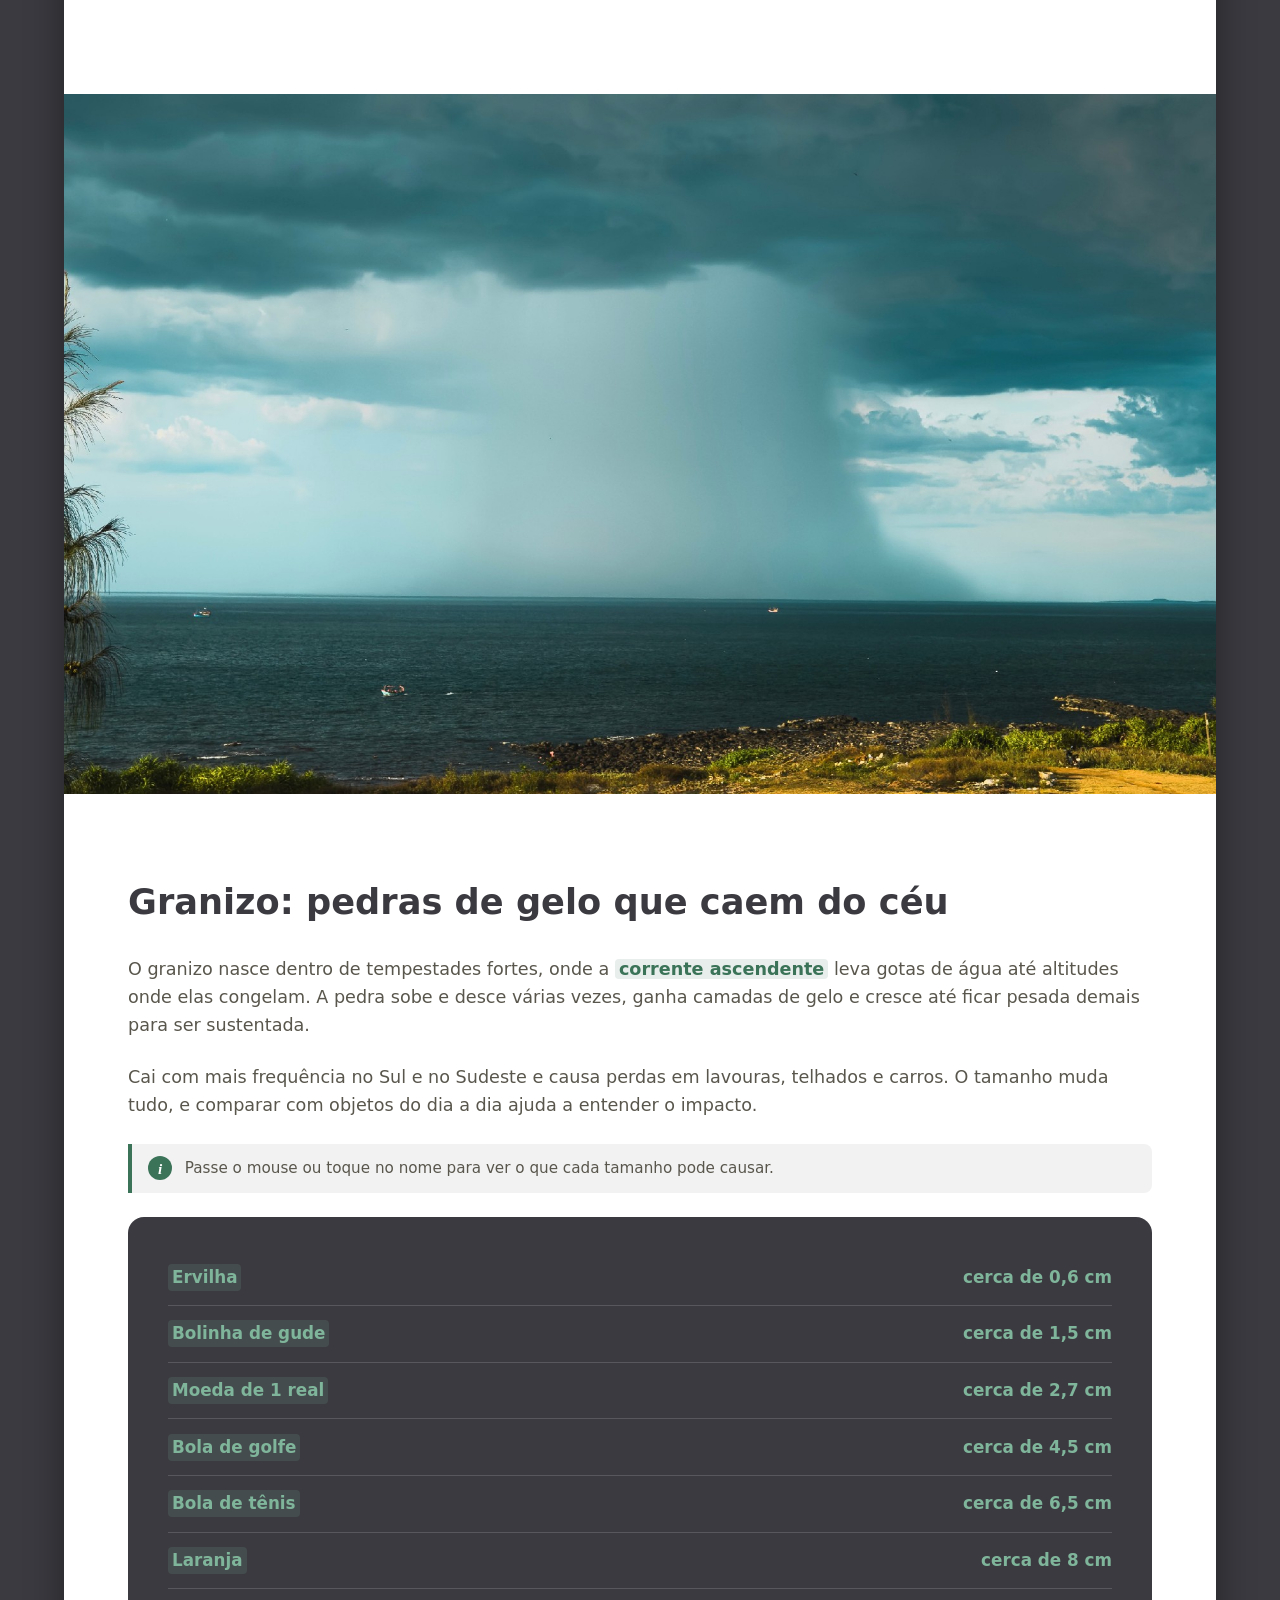
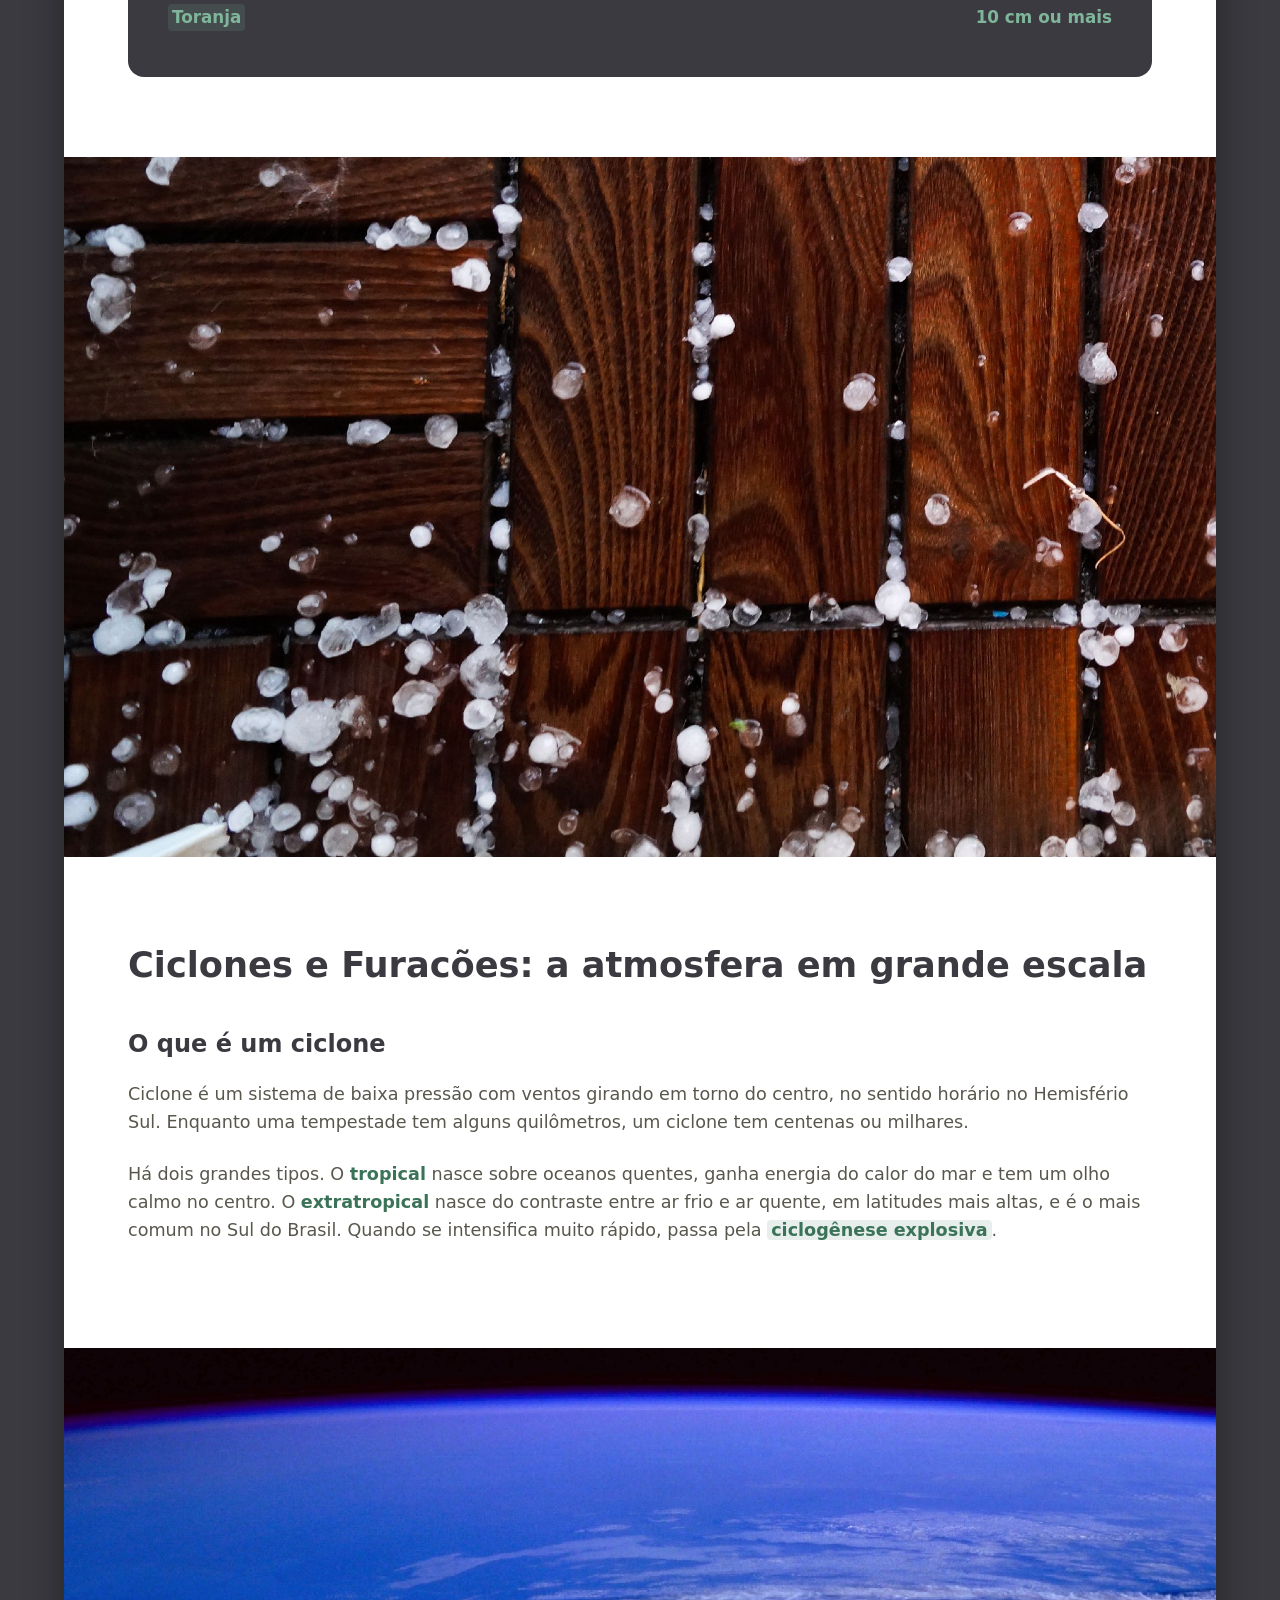
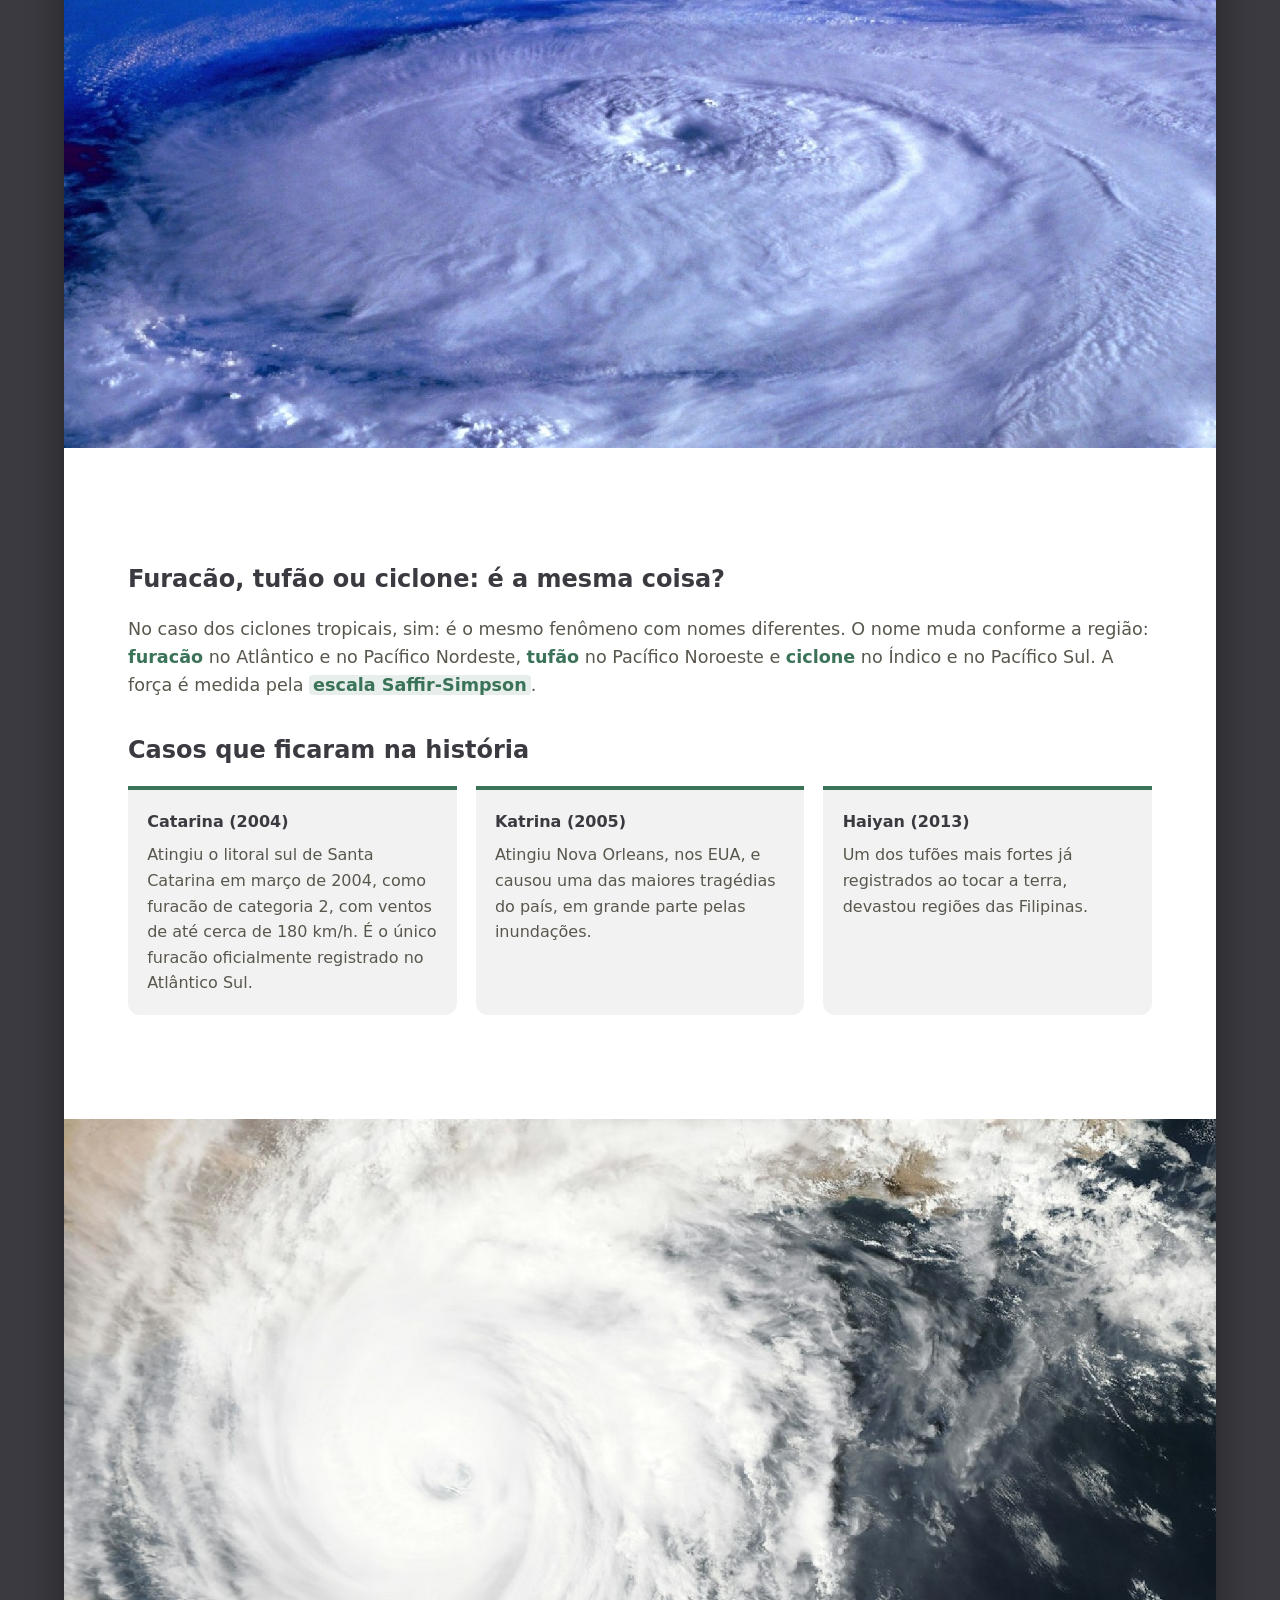
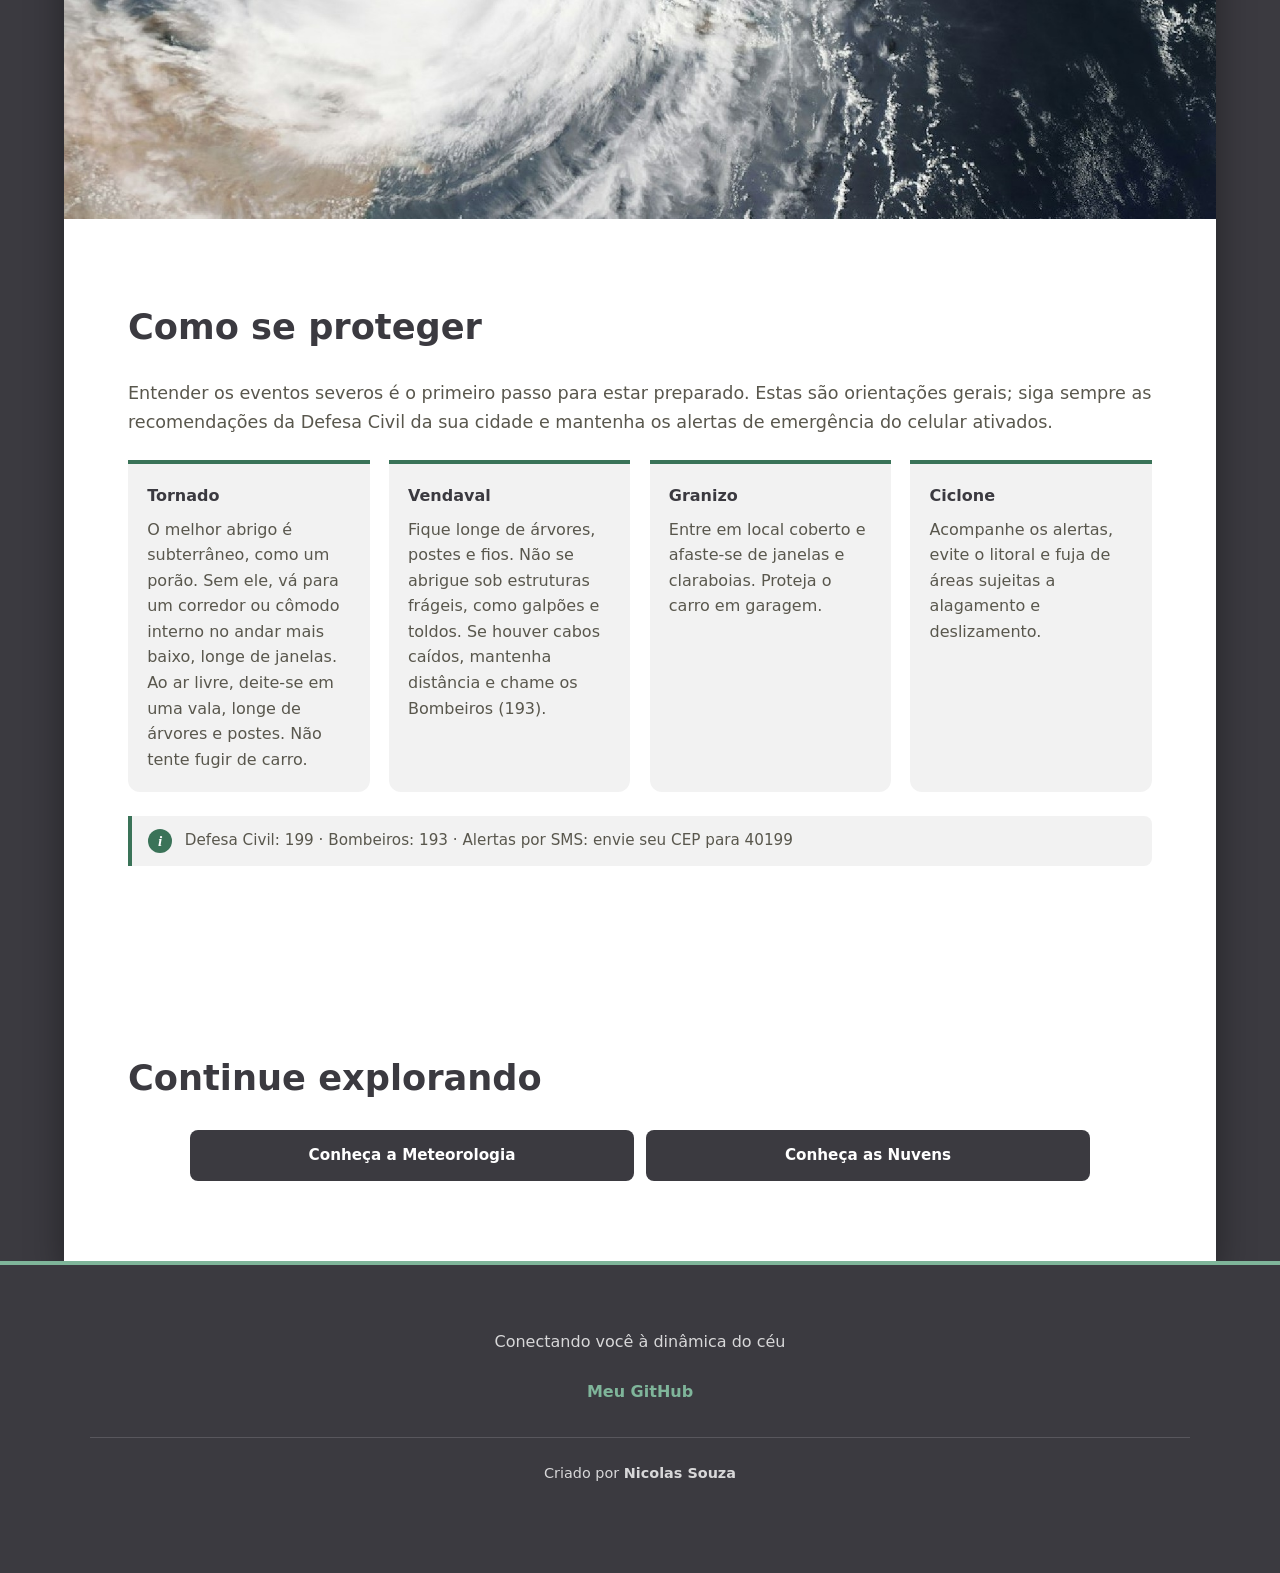
==== commit 766f6dc9: "img fundo update s2 e s3" ====
--- a/site2/index.html
+++ b/site2/index.html
@@ -14,7 +14,7 @@
   <header class="site-header">
     <div class="header-content">
       <h1>Conheça os Eventos Severos</h1>
-      <p class="header-subtitle">Quando a atmosfera sai do equilíbrio</p>
+      <p class="header-subtitle">Quando o tempo vira ameaça</p>
     </div>
     <nav class="header-nav">
       <a href="../site1/index.html" class="nav-btn">Conheça a Meteorologia</a>
--- a/site2/style/style.css
+++ b/site2/style/style.css
@@ -272,8 +272,20 @@
   border-radius: 0 0 12px 12px;
 }
 .card p { font-size: 1rem !important; margin-bottom: 0 !important; }
-.more-sites { background-color: var(--c-bg); }
-.more-sites .header-nav { background-color: rgba(0, 0, 0, 0.06); }
+
+
+.more-sites .header-nav {
+  background-color: transparent;
+  padding: 0;
+}
+.more-sites .nav-btn {
+  background-color: var(--c-ink);
+  color: var(--c-white);
+}
+.more-sites .nav-btn:hover {
+  background-color: var(--c-accent-light);
+  color: var(--c-ink);
+}
 
 /* ==========================================================
    BALÕES (tooltips)
